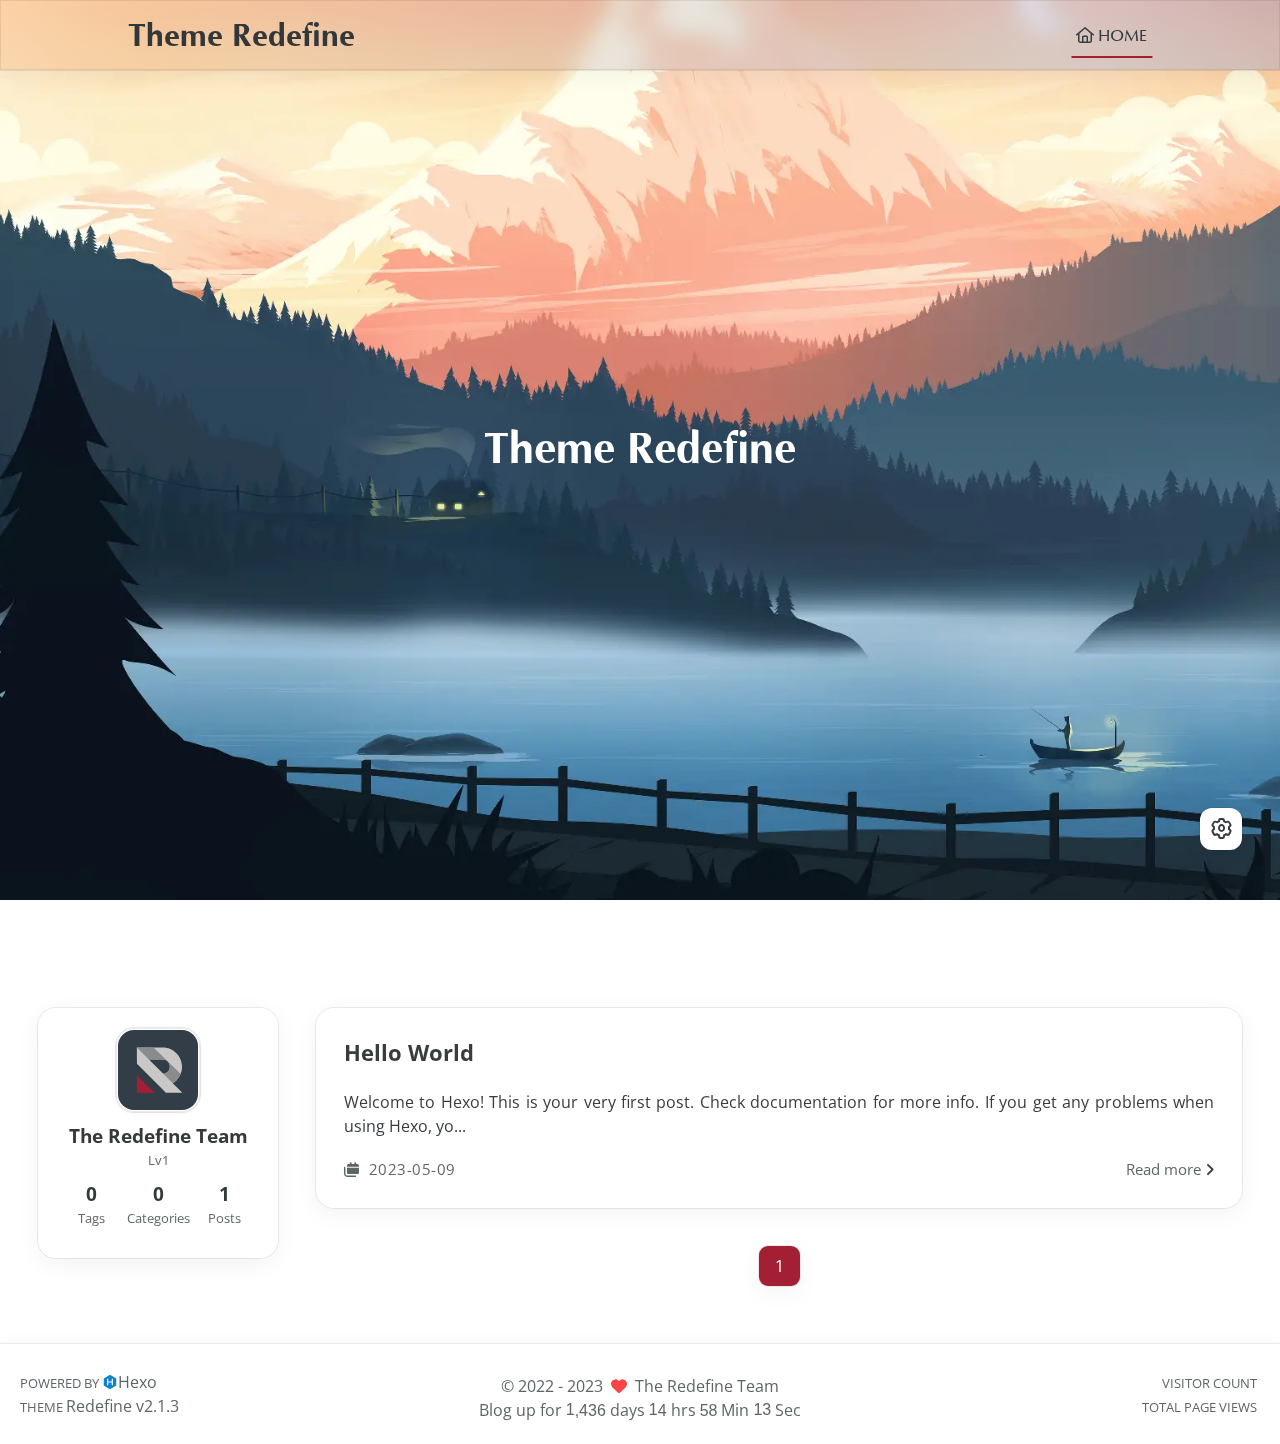
==== index.html @ c5a82879 "Site updated: 2023-05-09 18:34:31" ====
<!DOCTYPE html>
<html lang="en">
<head>
    <meta charset="utf-8">
    <meta name="viewport" content="width=device-width, initial-scale=1">
    <meta name="keywords" content="Hexo Theme Redefine">
    
    <meta name="author" content="The Redefine Team">
    <!-- preconnect -->
    <link rel="preconnect" href="https://fonts.googleapis.com">
    <link rel="preconnect" href="https://fonts.gstatic.com" crossorigin>
    
    
    <!--- Seo Part-->
    
    <link rel="canonical" href="http://example.com/"/>
    <meta name="robots" content="index,follow">
    <meta name="googlebot" content="index,follow">
    <meta name="revisit-after" content="1 days">
    
        <meta property="og:type" content="website">
<meta property="og:title" content="Hexo">
<meta property="og:url" content="http://example.com/index.html">
<meta property="og:site_name" content="Hexo">
<meta property="og:locale" content="en_US">
<meta property="article:author" content="John Doe">
<meta name="twitter:card" content="summary">
    
    
    <!--- Icon Part-->
    <link rel="icon" type="image/png" href="/images/redefine-favicon.svg" sizes="192x192">
    <link rel="apple-touch-icon" sizes="180x180" href="/images/redefine-favicon.svg">
    <meta name="theme-color" content="#A31F34">
    <link rel="shortcut icon" href="/images/redefine-favicon.svg">
    <!--- Page Info-->
    
    <title>
        
        Theme Redefine
    </title>
    
<link rel="stylesheet" href="/css/style.css">

    
<link rel="stylesheet" href="/assets/fonts.css">

    <!--- Font Part-->
    
    
    
    

    <!--- Inject Part-->
    
    <script id="hexo-configurations">
    let Global = window.Global || {};
    Global.hexo_config = {"hostname":"example.com","root":"/","language":"en"};
    Global.theme_config = {"articles":{"style":{"font_size":"16px","line_height":1.5,"image_border_radius":"14px","image_alignment":"center","image_caption":false,"link_icon":true},"word_count":{"enable":true,"count":true,"min2read":true},"author_label":{"enable":true,"auto":false,"list":[]},"code_block":{"copy":true,"style":"mac","font":{"enable":false,"family":null,"url":null}},"toc":{"enable":true,"max_depth":3,"number":false,"expand":true,"init_open":true},"copyright":true,"lazyload":true,"recommendation":{"enable":false,"title":"推荐阅读","limit":3,"placeholder":"/images/wallhaven-wqery6-light.webp","skip_dirs":[]}},"colors":{"primary":"#A31F34","secondary":null},"global":{"fonts":{"chinese":{"enable":false,"family":null,"url":null},"english":{"enable":false,"family":null,"url":null}},"content_max_width":"1000px","sidebar_width":"210px","hover":{"shadow":true,"scale":false},"scroll_progress":{"bar":false,"percentage":true},"busuanzi_counter":{"enable":true,"site_pv":true,"site_uv":true,"post_pv":true},"pjax":true,"open_graph":true,"google_analytics":{"enable":false,"id":null}},"home_banner":{"enable":true,"style":"static","image":{"light":"/images/wallhaven-wqery6-light.webp","dark":"/images/wallhaven-wqery6-dark.webp"},"title":"Theme Redefine","subtitle":{"text":[],"hitokoto":{"enable":false,"api":"https://v1.hitokoto.cn"},"typing_speed":100,"backing_speed":80,"starting_delay":500,"backing_delay":1500,"loop":true,"smart_backspace":true},"text_color":{"light":"#fff","dark":"#d1d1b6"},"text_style":{"title_size":"2.8rem","subtitle_size":"1.5rem","line_height":1.2},"custom_font":{"enable":false,"family":null,"url":null},"social_links":{"enable":false,"links":{"github":null,"instagram":null,"zhihu":null,"twitter":null,"email":null}}},"plugins":{"feed":{"enable":false},"aplayer":{"enable":false,"type":"fixed","audios":[{"name":null,"artist":null,"url":null,"cover":null}]},"mermaid":{"enable":false,"version":"9.3.0"}},"version":"2.1.3","navbar":{"auto_hide":false,"color":{"left":"#f78736","right":"#367df7","transparency":35},"links":{"Home":{"path":"/","icon":"fa-regular fa-house"}},"search":{"enable":false,"preload":true}},"page_templates":{"friends_column":2,"tags_style":"blur"},"home":{"sidebar":{"enable":true,"position":"left","first_item":"menu","announcement":null,"links":null},"article_date_format":"auto","categories":{"enable":true,"limit":3},"tags":{"enable":true,"limit":3}}};
    Global.language_ago = {"second":"%s seconds ago","minute":"%s minutes ago","hour":"%s hours ago","day":"%s days ago","week":"%s weeks ago","month":"%s months ago","year":"%s years ago"};
  </script>
    
    <!--- Fontawesome Part-->
    
<link rel="stylesheet" href="/fontawesome/fontawesome.min.css">

    
<link rel="stylesheet" href="/fontawesome/brands.min.css">

    
<link rel="stylesheet" href="/fontawesome/solid.min.css">

    
<link rel="stylesheet" href="/fontawesome/regular.min.css">

    
    
    
    
<meta name="generator" content="Hexo 5.4.2"></head>


<body>
<div class="progress-bar-container">
    

    
        <span class="pjax-progress-bar"></span>
        <span class="pjax-progress-icon">
            <i class="fa-solid fa-circle-notch fa-spin"></i>
        </span>
    
</div>


<main class="page-container">

    
        

<div class="home-banner-container flex-center">
    <div class="content flex-center">
        <div class="description fade-in-down-animation" >
          Theme Redefine 
          
            <p><i id="subtitle"></i></p>
          
        </div>
        
    </div>
</div>



    

    <div class="main-content-container">

        <div class="main-content-header">
            <header class="navbar-container">
    
    <div class="navbar-content has-home-banner">
        <div class="left">
            
            <a class="logo-title" href="/">
                <h1>
                Theme Redefine
                </h1>
            </a>
        </div>

        <div class="right">
            <!-- PC -->
            <div class="desktop">
                <ul class="navbar-list">
                    
                        
                            <li class="navbar-item">
                                <!-- Menu -->
                                <a class="active" 
                                    href="/"  >
                                    
                                        
                                            <i class="fa-regular fa-house"></i>
                                        
                                        HOME
                                    
                                </a>
                                <!-- Submenu -->
                                
                            </li>
                    
                    
                </ul>
            </div>
            <!-- Mobile -->
            <div class="mobile">
                
                <div class="icon-item navbar-bar">
                    <div class="navbar-bar-middle"></div>
                </div>
            </div>
        </div>
    </div>

    <!-- Mobile drawer -->
    <div class="navbar-drawer">
        <ul class="drawer-navbar-list">
            
                
                    <li class="drawer-navbar-item flex-center">
                        <a class="active" 
                        href="/"  >
                             
                                
                                    <i class="fa-regular fa-house"></i>
                                
                                HOME
                            
                        </a>
                    </li>
                    <!-- Submenu -->
                    
            

        </ul>
    </div>

    <div class="window-mask"></div>

</header>


        </div>

        <div class="main-content-body">

            
                <div class="home-sidebar-container fade-in-down-animation">
    <div class="sticky-container">
        
            
            <div class="sidebar-content" >
                <div class="avatar">
                    <img src="/images/redefine-avatar.svg">
                </div>
                <div class="author">
                    <div class="name">The Redefine Team</div>
                    
                        <div class="label">Lv1</div>
                    
                </div>
                <div class="statistics">
                    <a class="item" href="/tags">
                        <div class="number">0</div>
                        <div class="label">Tags</div>
                    </a>
                    <a class="item" href="/categories">
                        <div class="number">0</div>
                        <div class="label">Categories</div>
                    </a>
                    <a class="item" href="/archives">
                        <div class="number">1</div>
                        <div class="label">Posts</div>
                    </a>
                </div>
            </div>
        

    </div>
</div>

            

            <div class="main-content">

                
                    <div class="home-content-container fade-in-down-animation">
    <ul class="home-article-list">
        
            <li class="home-article-item">

                

                

                <h3 class="home-article-title">
                    <a href="/2023/05/09/hello-world/">
                        Hello World
                    </a>
                </h3>

                <div class="home-article-content markdown-body">
                    
                        Welcome to Hexo! This is your very first post. Check documentation for more info. If you get any problems when using Hexo, yo...
                    
                </div>

                <div class="home-article-meta-info-container">
    <div class="home-article-meta-info">
        <span><i class="fa-solid fa-calendars"></i>&nbsp;
            <span class="home-article-date" data-date="Tue May 09 2023 17:39:23 GMT+0800">
                
                    2023-05-09
                
            </span>
        </span>
        
        
    </div>

    <a href="/2023/05/09/hello-world/">Read more<span class="seo-reader-text">Hello World</span>&nbsp;<i class="fa-solid fa-angle-right"></i></a>
</div>

            </li>
        
    </ul>

    <div class="home-paginator">
        <div class="paginator">
    <span class="page-number current">1</span>
</div>

    </div>
</div>

                

            </div>
            
            

        </div>

        <div class="main-content-footer">
            <footer class="footer">
    <div class="info-container">
        <div class="copyright-info">
            &copy;
            
              <span>2022</span>
              -
            
            2023&nbsp;&nbsp;<i class="fa-solid fa-heart fa-beat" style="--fa-animation-duration: 0.5s; color: #f54545"></i>&nbsp;&nbsp;<a href="/">The Redefine Team</a>
        </div>
        
            <script async data-pjax src="//busuanzi.ibruce.info/busuanzi/2.3/busuanzi.pure.mini.js"></script>
            <div class="website-count info-item">
                
                    <span id="busuanzi_container_site_uv" class="busuanzi_container_site_uv">
                        VISITOR COUNT&nbsp;<span id="busuanzi_value_site_uv" class="busuanzi_value_site_uv"></span>
                    </span>
                
                
                    <span id="busuanzi_container_site_pv" class="busuanzi_container_site_pv">
                        TOTAL PAGE VIEWS&nbsp;<span id="busuanzi_value_site_pv" class="busuanzi_value_site_pv"></span>
                    </span>
                
            </div>
        
        <div class="theme-info info-item">
            <span class="powered-by-container">POWERED BY <?xml version="1.0" encoding="utf-8"?><!DOCTYPE svg PUBLIC "-//W3C//DTD SVG 1.1//EN" "http://www.w3.org/Graphics/SVG/1.1/DTD/svg11.dtd"><svg version="1.1" id="圖層_1" xmlns="http://www.w3.org/2000/svg" xmlns:xlink="http://www.w3.org/1999/xlink" x="0px" y="0px" width="1rem" height="1rem" viewBox="0 0 512 512" enable-background="new 0 0 512 512" xml:space="preserve"><path fill="#0E83CD" d="M256.4,25.8l-200,115.5L56,371.5l199.6,114.7l200-115.5l0.4-230.2L256.4,25.8z M349,354.6l-18.4,10.7l-18.6-11V275H200v79.6l-18.4,10.7l-18.6-11v-197l18.5-10.6l18.5,10.8V237h112v-79.6l18.5-10.6l18.5,10.8V354.6z"/></svg><a target="_blank" href="https://hexo.io">Hexo</a></span>
                <br>
            <span class="theme-version-container">THEME&nbsp;<a class="theme-version" target="_blank" href="https://github.com/EvanNotFound/hexo-theme-redefine">Redefine v2.1.3</a>
        </div>
        
        
        
            <div id="start_div" style="display:none">
                2022/8/17 11:45:14
            </div>
            <div>
                Blog up for <span class="odometer" id="runtime_days" ></span> days <span class="odometer" id="runtime_hours"></span> hrs <span class="odometer" id="runtime_minutes"></span> Min <span class="odometer" id="runtime_seconds"></span> Sec
            </div>
        
        
        
            <script async data-pjax>
                try {
                    function odometer_init() {
                    const elements = document.querySelectorAll('.odometer');
                    elements.forEach(el => {
                        new Odometer({
                            el,
                            format: '( ddd).dd',
                            duration: 200
                        });
                    });
                    }
                    odometer_init();
                } catch (error) {}
            </script>
        
        
        
    </div>  
</footer>
        </div>
    </div>

    

    <div class="right-side-tools-container">
        <div class="side-tools-container">
    <ul class="hidden-tools-list">
        <li class="right-bottom-tools tool-font-adjust-plus flex-center">
            <i class="fa-regular fa-magnifying-glass-plus"></i>
        </li>

        <li class="right-bottom-tools tool-font-adjust-minus flex-center">
            <i class="fa-regular fa-magnifying-glass-minus"></i>
        </li>

        <li class="right-bottom-tools tool-expand-width flex-center">
            <i class="fa-regular fa-expand"></i>
        </li>

        <li class="right-bottom-tools tool-dark-light-toggle flex-center">
            <i class="fa-regular fa-moon"></i>
        </li>

        <!-- rss -->
        

        

        <li class="right-bottom-tools tool-scroll-to-bottom flex-center">
            <i class="fa-regular fa-arrow-down"></i>
        </li>
    </ul>

    <ul class="visible-tools-list">
        <li class="right-bottom-tools toggle-tools-list flex-center">
            <i class="fa-regular fa-cog fa-spin"></i>
        </li>
        
            <li class="right-bottom-tools tool-scroll-to-top flex-center">
                <i class="arrow-up fas fa-arrow-up"></i>
                <span class="percent"></span>
            </li>
        
        
    </ul>
</div>

    </div>

    <div class="image-viewer-container">
    <img src="">
</div>


    


</main>





<script src="/js/utils.js"></script>

<script src="/js/main.js"></script>

<script src="/js/layouts/navbarShrink.js"></script>

<script src="/js/tools/scrollTopBottom.js"></script>

<script src="/js/tools/lightDarkSwitch.js"></script>





    
<script src="/js/tools/codeBlock.js"></script>




    
<script src="/js/layouts/lazyload.js"></script>




    
<script src="/js/tools/runtime.js"></script>

    
<script src="/js/layouts/odometer.min.js"></script>

    
<link rel="stylesheet" href="/assets/odometer-theme-minimal.css">




  
<script src="/js/libs/Typed.min.js"></script>

  
<script src="/js/plugins/typed.js"></script>








<div class="post-scripts pjax">
    
</div>


    
<script src="/js/libs/pjax.min.js"></script>

<script>
    window.addEventListener('DOMContentLoaded', () => {
        window.pjax = new Pjax({
            selectors: [
                'head title',
                '.page-container',
                '.pjax',
            ],
            history: true,
            debug: false,
            cacheBust: false,
            timeout: 0,
            analytics: false,
            currentUrlFullReload: false,
            scrollRestoration: false,
            // scrollTo: true,
        });

        document.addEventListener('pjax:send', () => {
            Global.utils.pjaxProgressBarStart();
        });

        document.addEventListener('pjax:complete', () => {
            Global.utils.pjaxProgressBarEnd();
            window.pjax.executeScripts(document.querySelectorAll('script[data-pjax], .pjax script'));
            Global.refresh();
        });
    });
</script>




</body>
</html>
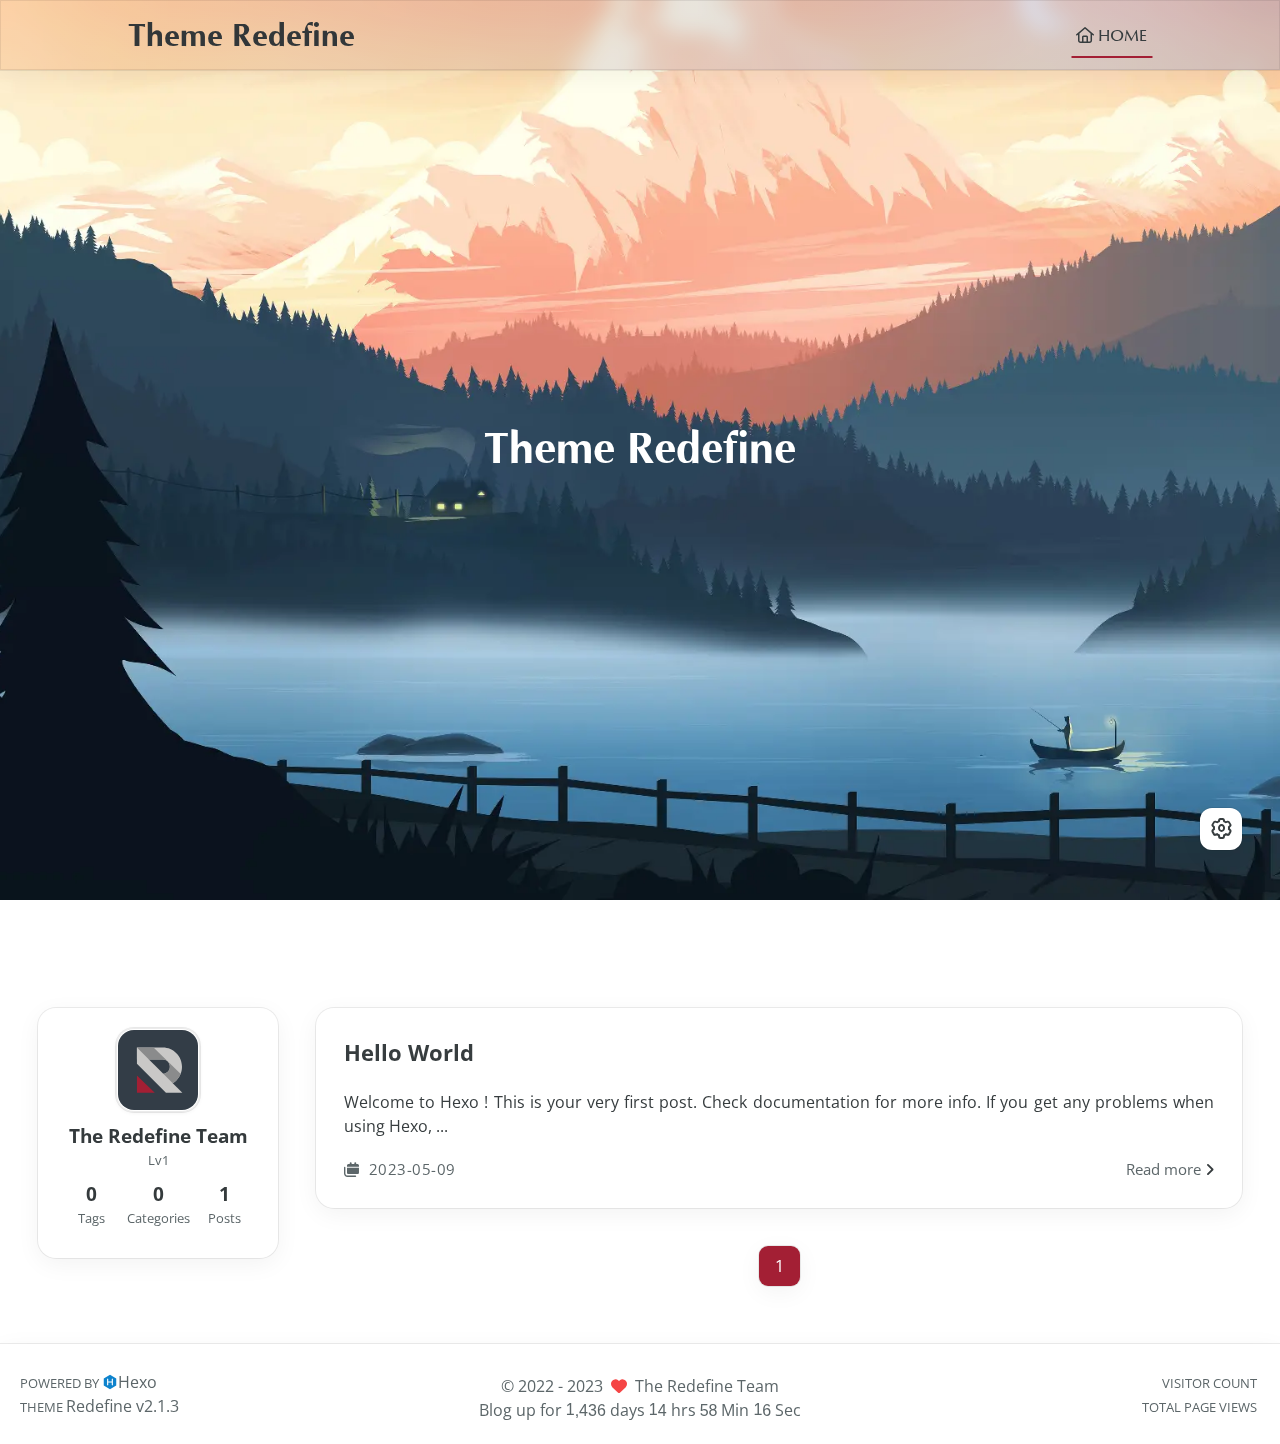
==== commit 938bb54a: "Site updated: 2023-05-09 18:52:30" ====
--- a/index.html
+++ b/index.html
@@ -251,7 +251,7 @@
 
                 <div class="home-article-content markdown-body">
                     
-                        Welcome to Hexo! This is your very first post. Check documentation for more info. If you get any problems when using Hexo, yo...
+                        Welcome to Hexo ! This is your very first post. Check documentation  for more info. If you get any problems when using Hexo, ...
                     
                 </div>
 
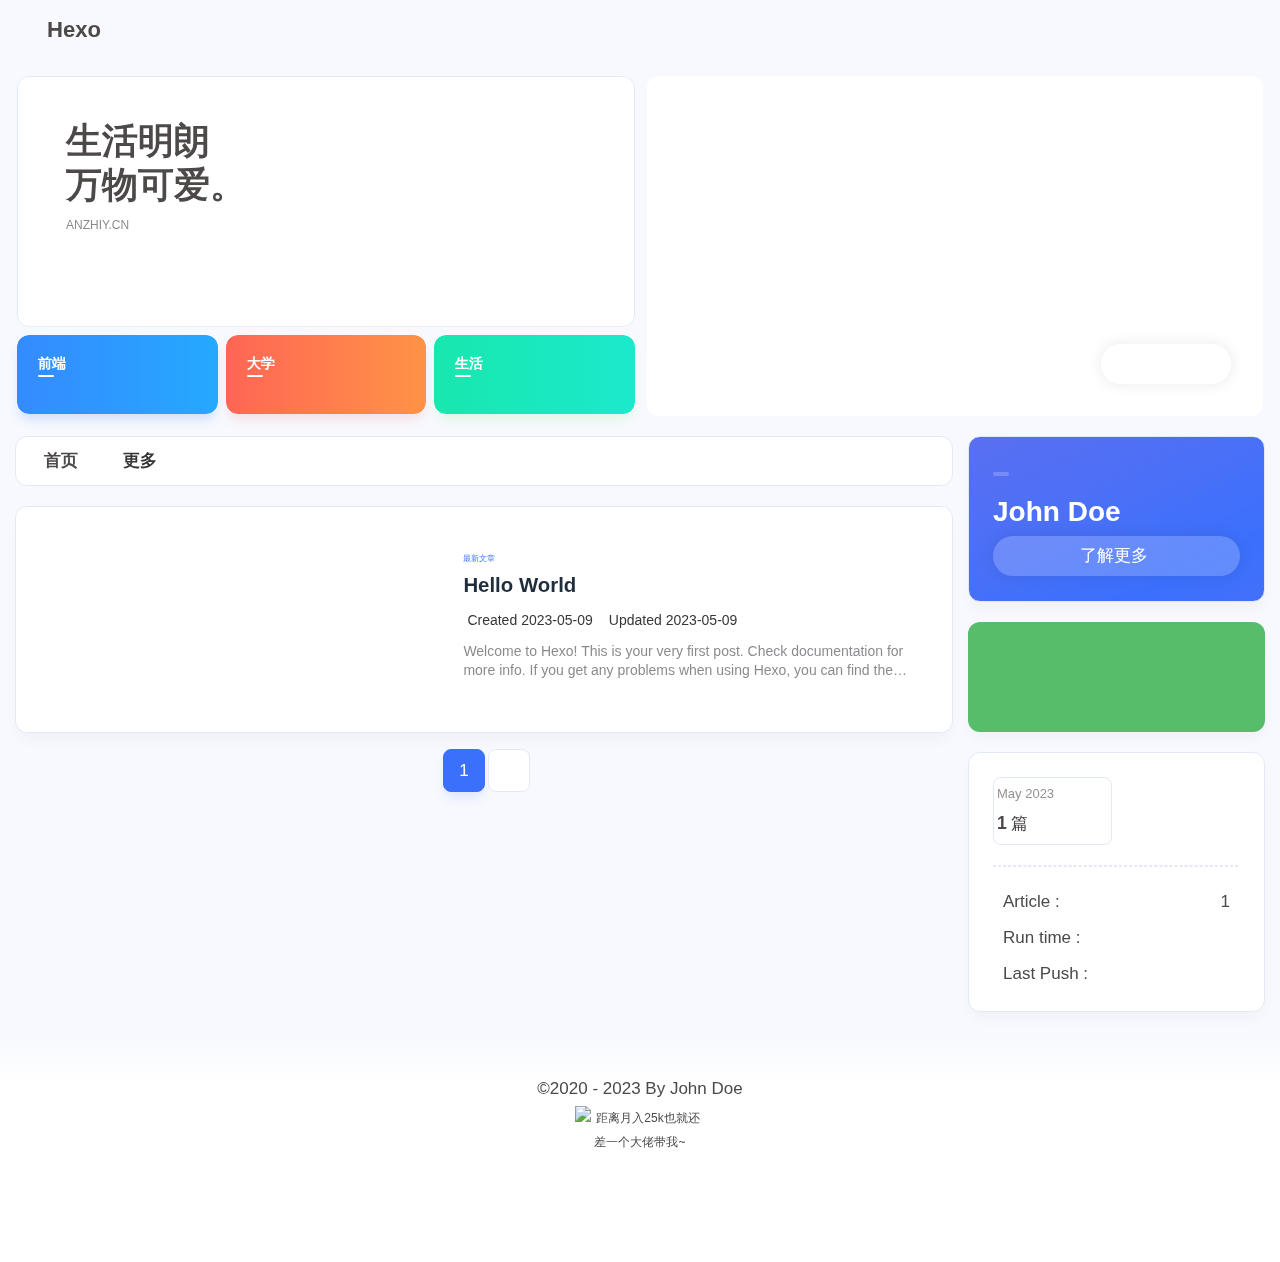
==== commit e29a3394: "Site updated: 2023-05-12 10:05:40" ====
--- a/index.html
+++ b/index.html
@@ -1,514 +1,957 @@
-<!DOCTYPE html>
-<html lang="en">
-<head>
-    <meta charset="utf-8">
-    <meta name="viewport" content="width=device-width, initial-scale=1">
-    <meta name="keywords" content="Hexo Theme Redefine">
-    
-    <meta name="author" content="The Redefine Team">
-    <!-- preconnect -->
-    <link rel="preconnect" href="https://fonts.googleapis.com">
-    <link rel="preconnect" href="https://fonts.gstatic.com" crossorigin>
-    
-    
-    <!--- Seo Part-->
-    
-    <link rel="canonical" href="http://example.com/"/>
-    <meta name="robots" content="index,follow">
-    <meta name="googlebot" content="index,follow">
-    <meta name="revisit-after" content="1 days">
-    
-        <meta property="og:type" content="website">
+<!DOCTYPE html><html lang="en" data-theme="light"><head><meta charset="UTF-8"><meta http-equiv="X-UA-Compatible" content="IE=edge"><meta name="viewport" content="width=device-width, initial-scale=1.0, maximum-scale=1.0, user-scalable=no"><title>Hexo</title><meta name="author" content="John Doe"><meta name="copyright" content="John Doe"><meta name="format-detection" content="telephone=no"><meta name="theme-color" content="#f7f9fe"><meta name="mobile-web-app-capable" content="yes"><meta name="apple-touch-fullscreen" content="yes"><meta name="apple-mobile-web-app-title" content="Hexo"><meta name="application-name" content="Hexo"><meta name="apple-mobile-web-app-capable" content="yes"><meta name="apple-mobile-web-app-status-bar-style" content="#f7f9fe"><meta property="og:type" content="website">
 <meta property="og:title" content="Hexo">
 <meta property="og:url" content="http://example.com/index.html">
 <meta property="og:site_name" content="Hexo">
 <meta property="og:locale" content="en_US">
+<meta property="og:image" content="https://img02.anzhiy.cn/adminuploads/1/2022/09/15/63232b7d91d22.jpg">
 <meta property="article:author" content="John Doe">
 <meta name="twitter:card" content="summary">
+<meta name="twitter:image" content="https://img02.anzhiy.cn/adminuploads/1/2022/09/15/63232b7d91d22.jpg"><link rel="shortcut icon" href="/img/favicon.ico"><link rel="canonical" href="http://example.com/"><link rel="preconnect" href="//npm.elemecdn.com"/><meta name="google-site-verification" content="xxx"/><meta name="baidu-site-verification" content="code-xxx"/><meta name="msvalidate.01" content="xxx"/><link rel="stylesheet" href="/css/index.css"><link rel="stylesheet" href="https://npm.elemecdn.com/node-snackbar@0.1.16/dist/snackbar.min.css" media="print" onload="this.media='all'"><link rel="stylesheet" href="https://npm.elemecdn.com/@fancyapps/ui@4.0.31/dist/fancybox.css" media="print" onload="this.media='all'"><script>const GLOBAL_CONFIG = { 
+  root: '/',
+  friends_vue_info: undefined,
+  navMusic: true,
+  algolia: undefined,
+  localSearch: undefined,
+  translate: {"defaultEncoding":2,"translateDelay":0,"msgToTraditionalChinese":"繁","msgToSimplifiedChinese":"简","rightMenuMsgToTraditionalChinese":"转为繁体","rightMenuMsgToSimplifiedChinese":"转为简体"},
+  noticeOutdate: {"limitDay":365,"position":"top","messagePrev":"It has been","messageNext":"days since the last update, the content of the article may be outdated."},
+  highlight: {"plugin":"highlighjs","highlightCopy":true,"highlightLang":true,"highlightHeightLimit":330},
+  copy: {
+    success: 'Copy successfully',
+    error: 'Copy error',
+    noSupport: 'The browser does not support'
+  },
+  relativeDate: {
+    homepage: false,
+    post: false
+  },
+  runtime: 'days',
+  date_suffix: {
+    just: 'Just',
+    min: 'minutes ago',
+    hour: 'hours ago',
+    day: 'days ago',
+    month: 'months ago'
+  },
+  copyright: undefined,
+  lightbox: 'fancybox',
+  Snackbar: {"chs_to_cht":"Traditional Chinese Activated Manually","cht_to_chs":"Simplified Chinese Activated Manually","day_to_night":"Dark Mode Activated Manually","night_to_day":"Light Mode Activated Manually","bgLight":"#3b70fc","bgDark":"#1f1f1f","position":"top-center"},
+  source: {
+    justifiedGallery: {
+      js: 'https://npm.elemecdn.com/flickr-justified-gallery@2.1.2/dist/fjGallery.min.js',
+      css: 'https://npm.elemecdn.com/flickr-justified-gallery@2.1.2/dist/fjGallery.css'
+    }
+  },
+  isPhotoFigcaption: false,
+  islazyload: true,
+  isAnchor: false
+}</script><script id="config-diff">var GLOBAL_CONFIG_SITE = {
+  title: 'Hexo',
+  isPost: false,
+  isHome: true,
+  isHighlightShrink: false,
+  isToc: false,
+  postUpdate: '2023-05-12 10:05:27'
+}</script><noscript><style type="text/css">
+  #nav {
+    opacity: 1
+  }
+  .justified-gallery img {
+    opacity: 1
+  }
+
+  #recent-posts time,
+  #post-meta time {
+    display: inline !important
+  }
+</style></noscript><script>(win=>{
+    win.saveToLocal = {
+      set: function setWithExpiry(key, value, ttl) {
+        if (ttl === 0) return
+        const now = new Date()
+        const expiryDay = ttl * 86400000
+        const item = {
+          value: value,
+          expiry: now.getTime() + expiryDay,
+        }
+        localStorage.setItem(key, JSON.stringify(item))
+      },
+
+      get: function getWithExpiry(key) {
+        const itemStr = localStorage.getItem(key)
+
+        if (!itemStr) {
+          return undefined
+        }
+        const item = JSON.parse(itemStr)
+        const now = new Date()
+
+        if (now.getTime() > item.expiry) {
+          localStorage.removeItem(key)
+          return undefined
+        }
+        return item.value
+      }
+    }
+  
+    win.getScript = url => new Promise((resolve, reject) => {
+      const script = document.createElement('script')
+      script.src = url
+      script.async = true
+      script.onerror = reject
+      script.onload = script.onreadystatechange = function() {
+        const loadState = this.readyState
+        if (loadState && loadState !== 'loaded' && loadState !== 'complete') return
+        script.onload = script.onreadystatechange = null
+        resolve()
+      }
+      document.head.appendChild(script)
+    })
+  
+    win.getCSS = (url,id = false) => new Promise((resolve, reject) => {
+      const link = document.createElement('link')
+      link.rel = 'stylesheet'
+      link.href = url
+      if (id) link.id = id
+      link.onerror = reject
+      link.onload = link.onreadystatechange = function() {
+        const loadState = this.readyState
+        if (loadState && loadState !== 'loaded' && loadState !== 'complete') return
+        link.onload = link.onreadystatechange = null
+        resolve()
+      }
+      document.head.appendChild(link)
+    })
+  
+      win.activateDarkMode = function () {
+        document.documentElement.setAttribute('data-theme', 'dark')
+        if (document.querySelector('meta[name="theme-color"]') !== null) {
+          document.querySelector('meta[name="theme-color"]').setAttribute('content', '#18171d')
+        }
+      }
+      win.activateLightMode = function () {
+        document.documentElement.setAttribute('data-theme', 'light')
+        if (document.querySelector('meta[name="theme-color"]') !== null) {
+          document.querySelector('meta[name="theme-color"]').setAttribute('content', '#f7f9fe')
+        }
+      }
+      const t = saveToLocal.get('theme')
     
+          const isDarkMode = window.matchMedia('(prefers-color-scheme: dark)').matches
+          const isLightMode = window.matchMedia('(prefers-color-scheme: light)').matches
+          const isNotSpecified = window.matchMedia('(prefers-color-scheme: no-preference)').matches
+          const hasNoSupport = !isDarkMode && !isLightMode && !isNotSpecified
+
+          if (t === undefined) {
+            if (isLightMode) activateLightMode()
+            else if (isDarkMode) activateDarkMode()
+            else if (isNotSpecified || hasNoSupport) {
+              const now = new Date()
+              const hour = now.getHours()
+              const isNight = hour <= 6 || hour >= 18
+              isNight ? activateDarkMode() : activateLightMode()
+            }
+            window.matchMedia('(prefers-color-scheme: dark)').addListener(function (e) {
+              if (saveToLocal.get('theme') === undefined) {
+                e.matches ? activateDarkMode() : activateLightMode()
+              }
+            })
+          } else if (t === 'light') activateLightMode()
+          else activateDarkMode()
+        
+      const asideStatus = saveToLocal.get('aside-status')
+      if (asideStatus !== undefined) {
+        if (asideStatus === 'hide') {
+          document.documentElement.classList.add('hide-aside')
+        } else {
+          document.documentElement.classList.remove('hide-aside')
+        }
+      }
     
-    <!--- Icon Part-->
-    <link rel="icon" type="image/png" href="/images/redefine-favicon.svg" sizes="192x192">
-    <link rel="apple-touch-icon" sizes="180x180" href="/images/redefine-favicon.svg">
-    <meta name="theme-color" content="#A31F34">
-    <link rel="shortcut icon" href="/images/redefine-favicon.svg">
-    <!--- Page Info-->
-    
-    <title>
+    const detectApple = () => {
+      if(/iPad|iPhone|iPod|Macintosh/.test(navigator.userAgent)){
+        document.documentElement.classList.add('apple')
+      }
+    }
+    detectApple()
+    })(window)</script><meta name="generator" content="Hexo 5.4.2"></head><body data-type="anzhiyu"><div id="web_bg"></div><div id="an_music_bg"></div><div class="page" id="body-wrap"><header class="not-top-img" id="page-header"><nav id="nav"><div id="nav-group"><span id="blog_name"><a id="site-name" href="/"><div class="title">Hexo</div><i class="anzhiyufont anzhiyu-icon-house-chimney"></i></a></span><div class="mask-name-container"><div id="name-container"><a id="page-name" href="javascript:anzhiyu.scrollToDest(0, 500)">PAGE_NAME</a></div></div><div id="menus"></div><div id="nav-right"><div class="nav-button" id="randomPost_button"><a class="site-page" onclick="toRandomPost()" title="随机前往一个文章" href="javascript:void(0);"><i class="anzhiyufont anzhiyu-icon-dice"></i></a></div><div class="nav-button" id="darkmode_navswitch"><a class="darkmode_switchbutton" type="button" href="javascript:void(0);" title="Switch Between Light And Dark Mode" onclick="rm.switchDarkMode()"><i class="anzhiyufont anzhiyu-icon-circle-half-stroke" style="font-size: 1.3rem"></i></a></div><div class="nav-button" id="nav-totop"><a class="totopbtn" href="javascript:void(0);"><i class="anzhiyufont anzhiyu-icon-arrow-up"></i><span id="percent" onclick="anzhiyu.scrollToDest(0,500)">0</span></a></div><div id="toggle-menu"><a class="site-page" href="javascript:void(0);"><i class="anzhiyufont anzhiyu-icon-bars"></i></a></div></div></div></nav></header><div id="home_top"><div class="swiper_container_card" style="height: auto;width: 100%"><div id="bannerGroup"><div id="random-banner"><div class="banners-title"><div class="banners-title-big">生活明朗</div><div class="banners-title-big">万物可爱。</div><div class="banners-title-small">ANZHIY.CN</div></div><a id="random-hover" href="javascript:toRandomPost()"><i class="anzhiyufont anzhiyu-icon-paper-plane" style="margin-left:10px"></i><div style="margin-left:10px">随便逛逛<i class="anzhiyufont anzhiyu-icon-arrow-right" style="margin-left:10px"></i></div></a></div><div class="categoryGroup"><div class="categoryItem" style="box-shadow:var(--anzhiyu-shadow-blue)"><a class="categoryButton blue" onclick="pjax.loadUrl(&quot;/categories/前端开发/&quot;);" href="javascript:void(0);"><span class="categoryButtonText">前端</span><i class="anzhiyufont anzhiyu-icon-dove"></i></a></div><div class="categoryItem" style="box-shadow:var(--anzhiyu-shadow-red)"><a class="categoryButton red" onclick="pjax.loadUrl(&quot;/categories/大学生涯/&quot;);" href="javascript:void(0);"><span class="categoryButtonText">大学</span><i class="anzhiyufont anzhiyu-icon-fire"></i></a></div><div class="categoryItem" style="box-shadow:var(--anzhiyu-shadow-green)"><a class="categoryButton green" onclick="pjax.loadUrl(&quot;/categories/生活日常/&quot;);" href="javascript:void(0);"><span class="categoryButtonText">生活</span><i class="anzhiyufont anzhiyu-icon-book"></i></a></div></div></div><div class="topGroup"><div class="recent-post-item"><div class="post_cover left_radius"><a href="2023/05/09/hello-world/" title="Hello World"><span class="recent-post-top-text">荐</span><img class="post_bg" onerror="/img/default_cover.jpg" alt="" src= "[data-uri]" data-lazy-src="/img/default_cover.jpg"></a></div><div class="recent-post-info"><a class="article-title" href="2023/05/09/hello-world/" title="Hello World">Hello World</a></div></div><a class="todayCard" id="todayCard" target="_blank" rel="noopener" href="https://anzhiy.cn/docs" style="z-index: 1;"><div class="todayCard-info"><div class="todayCard-tips">新品主题</div><div class="todayCard-title">Theme-AnZhiYu</div></div><div class="todayCard-cover" style="background: url(https://img02.anzhiy.cn/adminuploads/1/2023/03/27/64215d46a1ca6.webp) no-repeat center /cover"></div><div class="banner-button-group"><div class="banner-button" onclick="event.stopPropagation();event.preventDefault();anzhiyu.hideTodayCard();"><i class="anzhiyufont anzhiyu-icon-arrow-circle-right"></i><span class="banner-button-text">更多推荐</span></div></div></a></div><link rel="stylesheet"></div></div><script src="https://npm.elemecdn.com/anzhiyu-theme-static@1.0.0/swiper/swiper.min.js"></script><script src="https://npm.elemecdn.com/anzhiyu-theme-static@1.0.0/swiper/swiper_init.js"></script><link rel="stylesheet" href="https://npm.elemecdn.com/anzhiyu-theme-static@1.0.0/swiper/swiper.min.css" onload="this.media='all'"><link rel="stylesheet" onload="this.media='all'"><main class="layout" id="content-inner"><div class="recent-posts" id="recent-posts"><div id="categoryBar"><div class="category-bar" id="category-bar"><div id="catalog-bar"><div id="catalog-list"><div class="catalog-list-item" id="首页"><a href="/">首页</a></div></div><div class="category-bar-next" id="category-bar-next" onclick="anzhiyu.scrollCategoryBarToRight()"><i class="anzhiyufont anzhiyu-icon-angle-double-right"></i></div><a class="catalog-more" href="/categories/">更多</a></div></div></div><div class="recent-post-item lastestpost-item"><div class="post_cover left"><a href="/2023/05/09/hello-world/" title="Hello World"><img class="post_bg" src= "[data-uri]" data-lazy-src="/img/default_cover.jpg" onerror="this.onerror=null;this.src='/img/404.jpg'" alt="Hello World"></a></div><div class="recent-post-info"><span class="newPost">最新文章</span><a class="article-title" href="/2023/05/09/hello-world/" title="Hello World">Hello World</a><div class="article-meta-wrap"><span class="post-meta-date"><i class="anzhiyufont anzhiyu-icon-calendar-alt"></i><span class="article-meta-label">Created</span><time class="post-meta-date-created" datetime="2023-05-09T09:39:23.303Z" title="Created 2023-05-09 17:39:23">2023-05-09</time><span class="article-meta-separator"></span><i class="anzhiyufont anzhiyu-icon-history"></i><span class="article-meta-label">Updated</span><time class="post-meta-date-updated" datetime="2023-05-09T09:37:51.216Z" title="Updated 2023-05-09 17:37:51">2023-05-09</time></span></div><div class="content">Welcome to Hexo! This is your very first post. Check documentation for more info. If you get any problems when using Hexo, you can find the answer in troubleshooting or you can ask me on GitHub.
+Quick StartCreate a new post1$ hexo new &quot;My New Post&quot;
+
+More info: Writing
+Run server1$ hexo server
+
+More info: Server
+Generate static files1$ hexo generate
+
+More info: Generating
+Deploy to remote sites1$ hexo deploy
+
+More info: Deployment
+</div></div></div><nav id="pagination"><div class="pagination"><span class="page-number current">1</span><div class="toPageGroup"><input id="toPageText" oninput="value=value.replace(/[^0-9]/g,'')" maxlength="3" onkeyup="this.value=this.value.replace(/[^u4e00-u9fa5w]/g,'')" aria-label="toPage"><a id="toPageButton" onclick="anzhiyu.toPage()"><i class="anzhiyufont anzhiyu-icon-angles-right" style="font-weight: inherit; font-size: 1rem;"></i></a></div></div></nav></div><div class="aside-content" id="aside-content"><div class="card-widget card-info"><div class="author-info-top"> <div class="card-info-avatar"></div></div><div class="author-info__sayhi" id="author-info__sayhi"></div><h1 class="author-info__name">John Doe</h1><div class="author-info__description"></div><div class="banner-button-group"><a class="banner-button" onclick="pjax.loadUrl(&quot;/about/&quot;)"><span class="banner-button-text">了解更多</span><i class="anzhiyufont anzhiyu-icon-arrow-circle-right" style="font-size: 1.5rem"></i></a></div></div><div class="card-widget anzhiyu-right-widget" id="card-wechat" onclick="null"><div id="flip-wrapper"><div id="flip-content"><div class="face" style="background: url(https://img02.anzhiy.cn/adminuploads/1/2022/09/11/631ddb7c9b250.png) center center / 100% no-repeat"></div><div class="back face" style="background: url(https://img02.anzhiy.cn/adminuploads/1/2022/09/11/631ddeb0900b7.png) center center / 100% no-repeat"></div></div></div></div><div class="sticky_layout"><div class="card-widget"><div class="card-archives"><div class="item-headline"><i class="anzhiyufont anzhiyu-icon-archive"></i><span>Archives</span></div><ul class="card-archive-list"><li class="card-archive-list-item"><a class="card-archive-list-link" href="/archives/2023/05/"><span class="card-archive-list-date">May 2023</span><div class="card-archive-list-count-group"><span class="card-archive-list-count">1</span><span>篇</span></div></a></li></ul></div><hr/><div class="card-webinfo"><div class="item-headline"><i class="anzhiyufont anzhiyu-icon-chart-line"></i><span>Info</span></div><div class="webinfo"><div class="webinfo-item"><div class="item-name">Article :</div><div class="item-count">1</div></div><div class="webinfo-item"><div class="item-name">Run time :</div><div class="item-count" id="runtimeshow" data-publishDate="2021-03-31T16:00:00.000Z"><i class="anzhiyufont anzhiyu-icon-spinner anzhiyu-spin"></i></div></div><div class="webinfo-item"><div class="item-name">Last Push :</div><div class="item-count" id="last-push-date" data-lastPushDate="2023-05-12T02:05:26.960Z"><i class="anzhiyufont anzhiyu-icon-spinner anzhiyu-spin"></i></div></div></div></div></div></div></div></main><footer id="footer"><div id="footer-wrap"><div class="copyright">&copy;2020 - 2023 By John Doe</div><div id="workboard"><img class="workSituationImg boardsign" src="https://npm.elemecdn.com/anzhiyu-blog@2.0.4/img/badge/安知鱼-上班摸鱼中.svg" alt="距离月入25k也就还差一个大佬带我~" title="距离月入25k也就还差一个大佬带我~"/><div id="runtimeTextTip"></div></div><p id="ghbdages"><a class="github-badge" target="_blank" href="https://hexo.io/" style="margin-inline:5px" data-title="博客框架为Hexo_v5.4.0" title="博客框架为Hexo_v5.4.0"><img src= "[data-uri]" data-lazy-src="https://npm.elemecdn.com/anzhiyu-blog@2.1.5/img/badge/Frame-Hexo.svg" alt="博客框架为Hexo_v5.4.0"/></a><a class="github-badge" target="_blank" href="https://anzhiy.cn/" style="margin-inline:5px" data-title="本站使用AnZhiYu主题" title="本站使用AnZhiYu主题"><img src= "[data-uri]" data-lazy-src="https://npm.elemecdn.com/anzhiyu-theme-static@1.0.9/img/Theme-AnZhiYu-2E67D3.svg" alt="本站使用AnZhiYu主题"/></a><a class="github-badge" target="_blank" href="https://www.dogecloud.com/" style="margin-inline:5px" data-title="本站使用多吉云为静态资源提供CDN加速" title="本站使用多吉云为静态资源提供CDN加速"><img src= "[data-uri]" data-lazy-src="https://npm.elemecdn.com/anzhiyu-blog@2.2.0/img/badge/CDN-多吉云-3693F3.svg" alt="本站使用多吉云为静态资源提供CDN加速"/></a><a class="github-badge" target="_blank" href="https://github.com/" style="margin-inline:5px" data-title="本站项目由Github托管" title="本站项目由Github托管"><img src= "[data-uri]" data-lazy-src="https://npm.elemecdn.com/anzhiyu-blog@2.1.5/img/badge/Source-Github.svg" alt="本站项目由Github托管"/></a><a class="github-badge" target="_blank" href="http://creativecommons.org/licenses/by-nc-sa/4.0/" style="margin-inline:5px" data-title="本站采用知识共享署名-非商业性使用-相同方式共享4.0国际许可协议进行许可" title="本站采用知识共享署名-非商业性使用-相同方式共享4.0国际许可协议进行许可"><img src= "[data-uri]" data-lazy-src="https://npm.elemecdn.com/anzhiyu-blog@2.2.0/img/badge/Copyright-BY-NC-SA.svg" alt="本站采用知识共享署名-非商业性使用-相同方式共享4.0国际许可协议进行许可"/></a></p></div></footer></div><div id="loading-box" onclick="document.getElementById(&quot;loading-box&quot;).classList.add(&quot;loaded&quot;)"><div class="loading-bg"><img class="loading-img nolazyload" alt="加载头像" src="[data-uri]"/><div class="loading-image-dot"></div><div id="loading-percentage">0%</div></div></div><script>const loadingPercentage = document.getElementById("loading-percentage");
+let loadingPercentageTimer = setInterval(function() {
+  var progressBar = document.querySelector(".pace-progress");
+  if (!progressBar) return
+  var currentValue = progressBar.getAttribute("data-progress-text");
+  if (currentValue !== loadingPercentage.textContent) {
+    loadingPercentage.textContent = currentValue;
+    if (currentValue === "100%") {
+      clearInterval(loadingPercentageTimer);
+    }
+  }
+}, 100);
+const preloader = {
+  endLoading: () => {
+    document.body.style.overflow = 'auto';
+    document.getElementById('loading-box').classList.add("loaded")
+    Pace.restart()
+  },
+  initLoading: () => {
+    document.body.style.overflow = '';
+    document.getElementById('loading-box').classList.remove("loaded")
+  }
+}
+window.addEventListener('load',()=> { preloader.endLoading() })
+
+if (true) {
+  document.addEventListener('pjax:send', () => { preloader.initLoading() })
+  document.addEventListener('pjax:complete', () => { preloader.endLoading() })
+}</script><link rel="stylesheet" href="https://npm.elemecdn.com/anzhiyu-theme-static@1.0.0/progress_bar/progress_bar.css"/><script async="async" src="https://npm.elemecdn.com/pace-js@1.2.4/pace.min.js" data-pace-options="{ &quot;restartOnRequestAfter&quot;:false,&quot;eventLag&quot;:false}"></script><div id="sidebar"><div id="menu-mask"></div><div id="sidebar-menus"><div class="avatar-img is-center"><img src= "[data-uri]" data-lazy-src="https://img02.anzhiy.cn/adminuploads/1/2022/09/15/63232b7d91d22.jpg" onerror="onerror=null;src='/img/friend_404.gif'" alt="avatar"/></div><div class="sidebar-site-data site-data is-center"><a href="/archives/" title="archive"><div class="headline">Articles</div><div class="length-num">1</div></a><a href="/tags/" title="tag"><div class="headline">Tags</div><div class="length-num">0</div></a><a href="/categories/" title="category"><div class="headline">Categories</div><div class="length-num">0</div></a></div><hr/></div></div><div id="rightside"><div id="rightside-config-hide"><button id="translateLink" type="button" title="Switch Between Traditional Chinese And Simplified Chinese">繁</button><button id="darkmode" type="button" title="Switch Between Light And Dark Mode"><i class="anzhiyufont anzhiyu-icon-circle-half-stroke"></i></button><button id="hide-aside-btn" type="button" title="Toggle between single-column and double-column"><i class="anzhiyufont anzhiyu-icon-arrows-left-right"></i></button></div><div id="rightside-config-show"><button id="rightside_config" type="button" title="Setting"><i class="anzhiyufont anzhiyu-icon-gear"></i></button><button id="center-console" type="button" title="中控台"><i class="anzhiyufont anzhiyu-icon-fish"></i></button><button id="go-up" type="button" title="Back To Top"><i class="anzhiyufont anzhiyu-icon-arrow-up"></i></button></div></div><div id="nav-music"><div id="nav-music-hoverTips" onclick="anzhiyu.musicToggle()">播放音乐</div><div id="console-music-bg"></div><meting-js id="8152976493" server="netease" type="playlist" mutex="true" preload="none" theme="var(--anzhiyu-main)" data-lrctype="0" order="random"></meting-js></div><div id="console"><div class="close-btn" onclick="anzhiyu.hideConsole()" href="javascript:void(0);"><i class="anzhiyufont anzhiyu-icon-circle-xmark" style="font-size: 35px;"></i></div><div class="console-card-group-reward"><ul class="reward-all console-card"><li class="reward-item"><a href="https://npm.elemecdn.com/anzhiyu-blog@1.1.6/img/post/common/qrcode-weichat.png" target="_blank"><img class="post-qr-code-img" alt="wechat" src= "[data-uri]" data-lazy-src="https://npm.elemecdn.com/anzhiyu-blog@1.1.6/img/post/common/qrcode-weichat.png"/></a><div class="post-qr-code-desc">wechat</div></li><li class="reward-item"><a href="https://npm.elemecdn.com/anzhiyu-blog@1.1.6/img/post/common/qrcode-alipay.png" target="_blank"><img class="post-qr-code-img" alt="alipay" src= "[data-uri]" data-lazy-src="https://npm.elemecdn.com/anzhiyu-blog@1.1.6/img/post/common/qrcode-alipay.png"/></a><div class="post-qr-code-desc">alipay</div></li></ul></div><div class="console-card-group"><div class="console-card-group-left"><div class="console-card" id="card-newest-comments" onclick="anzhiyu.hideConsole()"><div class="card-content"><div class="author-content-item-tips">互动</div><span class="author-content-item-title"> <span>Newest Comments</span></span></div><div class="aside-list"><span>loading...</span></div></div></div><div class="console-card-group-right"><div class="console-card tags" onclick="anzhiyu.hideConsole()"><div class="card-content"><div class="author-content-item-tips">兴趣点</div><span class="author-content-item-title">寻找你感兴趣的领域</span></div></div><div class="console-card history" onclick="anzhiyu.hideConsole()"><div class="item-headline"><i class="anzhiyufont anzhiyu-icon-box-archiv"></i><span>文章</span></div><div class="card-archives"><div class="item-headline"><i class="anzhiyufont anzhiyu-icon-archive"></i><span>Archives</span></div><ul class="card-archive-list"><li class="card-archive-list-item"><a class="card-archive-list-link" href="/archives/2023/05/"><span class="card-archive-list-date">May 2023</span><div class="card-archive-list-count-group"><span class="card-archive-list-count">1</span><span>篇</span></div></a></li></ul></div><hr/></div></div></div><div class="button-group"><div class="console-btn-item"><a class="darkmode_switchbutton" onclick="rm.switchDarkMode()" title="显示模式切换" href="javascript:void(0);"><i class="anzhiyufont anzhiyu-icon-moon"></i></a></div><div class="console-btn-item" id="consoleHideAside" onclick="anzhiyu.hideAsideBtn()" title="边栏显示控制"><a class="asideSwitch"><i class="anzhiyufont anzhiyu-icon-arrows-left-right"></i></a></div><div class="console-btn-item on" id="consoleCommentBarrage" onclick="anzhiyu.switchCommentBarrage()" title="热评开关"><a class="commentBarrage"><i class="anzhiyufont anzhiyu-icon-message"></i></a></div><div class="console-btn-item" id="consoleMusic" onclick="anzhiyu.musicToggle()" title="音乐开关"><a class="music-switch"><i class="anzhiyufont anzhiyu-icon-music"></i></a></div><div class="console-btn-item" id="consoleKeyboard" onclick="anzhiyu.keyboardToggle()" title="快捷键开关"><a class="keyboard-switch"><i class="anzhiyufont anzhiyu-icon-keyboard"></i></a></div></div><div class="console-mask" onclick="anzhiyu.hideConsole()" href="javascript:void(0);"></div></div><div id="rightMenu"><div class="rightMenu-group rightMenu-small"><div class="rightMenu-item" id="menu-backward"><i class="anzhiyufont anzhiyu-icon-arrow-left"></i></div><div class="rightMenu-item" id="menu-forward"><i class="anzhiyufont anzhiyu-icon-arrow-right"></i></div><div class="rightMenu-item" id="menu-refresh"><i class="anzhiyufont anzhiyu-icon-arrow-rotate-right" style="font-size: 1rem;"></i></div><div class="rightMenu-item" id="menu-top"><i class="anzhiyufont anzhiyu-icon-arrow-up"></i></div></div><div class="rightMenu-group rightMenu-line rightMenuPlugin"><div class="rightMenu-item" id="menu-copytext"><i class="anzhiyufont anzhiyu-icon-copy"></i><span>复制选中文本</span></div><div class="rightMenu-item" id="menu-pastetext"><i class="anzhiyufont anzhiyu-icon-paste"></i><span>粘贴文本</span></div><a class="rightMenu-item" id="menu-commenttext"><i class="anzhiyufont anzhiyu-icon-comment-medical"></i><span>引用到评论</span></a><div class="rightMenu-item" id="menu-newwindow"><i class="anzhiyufont anzhiyu-icon-window-restore"></i><span>新窗口打开</span></div><div class="rightMenu-item" id="menu-copylink"><i class="anzhiyufont anzhiyu-icon-link"></i><span>复制链接地址</span></div><div class="rightMenu-item" id="menu-copyimg"><i class="anzhiyufont anzhiyu-icon-images"></i><span>复制此图片</span></div><div class="rightMenu-item" id="menu-downloadimg"><i class="anzhiyufont anzhiyu-icon-download"></i><span>下载此图片</span></div><div class="rightMenu-item" id="menu-newwindowimg"><i class="anzhiyufont anzhiyu-icon-window-restore"></i><span>新窗口打开图片</span></div><div class="rightMenu-item" id="menu-search"><i class="anzhiyufont anzhiyu-icon-magnifying-glass"></i><span>站内搜索</span></div><div class="rightMenu-item" id="menu-searchBaidu"><i class="anzhiyufont anzhiyu-icon-magnifying-glass"></i><span>百度搜索</span></div><div class="rightMenu-item" id="menu-music-toggle"><i class="anzhiyufont anzhiyu-icon-play"></i><span>播放音乐</span></div><div class="rightMenu-item" id="menu-music-back"><i class="anzhiyufont anzhiyu-icon-backward"></i><span>切换到上一首</span></div><div class="rightMenu-item" id="menu-music-forward"><i class="anzhiyufont anzhiyu-icon-forward"></i><span>切换到下一首</span></div><div class="rightMenu-item" id="menu-music-playlist" onclick="window.open(&quot;https://y.qq.com/n/ryqq/playlist/8802438608&quot;, &quot;_blank&quot;);" style="display: none;"><i class="anzhiyufont anzhiyu-icon-radio"></i><span>查看所有歌曲</span></div><div class="rightMenu-item" id="menu-music-copyMusicName"><i class="anzhiyufont anzhiyu-icon-copy"></i><span>复制歌名</span></div></div><div class="rightMenu-group rightMenu-line rightMenuOther"><a class="rightMenu-item menu-link" id="menu-randomPost"><i class="anzhiyufont anzhiyu-icon-shuffle"></i><span>随便逛逛</span></a><a class="rightMenu-item menu-link" href="/categories/"><i class="anzhiyufont anzhiyu-icon-cube"></i><span>博客分类</span></a><a class="rightMenu-item menu-link" href="/tags/"><i class="anzhiyufont anzhiyu-icon-tags"></i><span>文章标签</span></a></div><div class="rightMenu-group rightMenu-line rightMenuOther"><a class="rightMenu-item" id="menu-copy" href="javascript:void(0);"><i class="anzhiyufont anzhiyu-icon-copy"></i><span>复制地址</span></a><a class="rightMenu-item" id="menu-commentBarrage" href="javascript:void(0);"><i class="anzhiyufont anzhiyu-icon-message"></i><span class="menu-commentBarrage-text">关闭热评</span></a><a class="rightMenu-item" id="menu-darkmode" href="javascript:void(0);"><i class="anzhiyufont anzhiyu-icon-circle-half-stroke"></i><span class="menu-darkmode-text">深色模式</span></a><a class="rightMenu-item" id="menu-translate" href="javascript:void(0);"><i class="anzhiyufont anzhiyu-icon-language"></i><span>轉為繁體</span></a></div></div><div id="rightmenu-mask"></div><div><script src="https://npm.elemecdn.com/hexo-theme-anzhiyu@1.2.0/source/js/utils.js"></script><script src="https://npm.elemecdn.com/hexo-theme-anzhiyu@1.2.0/source/js/main.js"></script><script src="https://npm.elemecdn.com/hexo-theme-anzhiyu@1.2.0/source/js/tw_cn.js"></script><script src="https://npm.elemecdn.com/@fancyapps/ui@4.0.31/dist/fancybox.umd.js"></script><script src="https://npm.elemecdn.com/instant.page@5.1.1/instantpage.js" type="module"></script><script src="https://npm.elemecdn.com/vanilla-lazyload@17.3.1/dist/lazyload.iife.min.js"></script><script src="https://npm.elemecdn.com/node-snackbar@0.1.16/dist/snackbar.min.js"></script><canvas id="universe"></canvas><script async src="https://npm.elemecdn.com/anzhiyu-theme-static@1.0.0/dark/dark.js"></script><script>// 消除控制台打印
+var HoldLog = console.log;
+console.log = function () {};
+let now1 = new Date();
+queueMicrotask(() => {
+  const Log = function () {
+    HoldLog.apply(console, arguments);
+  }; //在恢复前输出日志
+  const grt = new Date("04/01/2021 00:00:00"); //此处修改你的建站时间或者网站上线时间
+  now1.setTime(now1.getTime() + 250);
+  const days = (now1 - grt) / 1000 / 60 / 60 / 24;
+  const dnum = Math.floor(days);
+  const ascll = [
+    `欢迎使用安知鱼!`,
+    `生活明朗, 万物可爱`,
+    `
         
-        Theme Redefine
-    </title>
-    
-<link rel="stylesheet" href="/css/style.css">
-
-    
-<link rel="stylesheet" href="/assets/fonts.css">
-
-    <!--- Font Part-->
-    
-    
-    
-    
-
-    <!--- Inject Part-->
-    
-    <script id="hexo-configurations">
-    let Global = window.Global || {};
-    Global.hexo_config = {"hostname":"example.com","root":"/","language":"en"};
-    Global.theme_config = {"articles":{"style":{"font_size":"16px","line_height":1.5,"image_border_radius":"14px","image_alignment":"center","image_caption":false,"link_icon":true},"word_count":{"enable":true,"count":true,"min2read":true},"author_label":{"enable":true,"auto":false,"list":[]},"code_block":{"copy":true,"style":"mac","font":{"enable":false,"family":null,"url":null}},"toc":{"enable":true,"max_depth":3,"number":false,"expand":true,"init_open":true},"copyright":true,"lazyload":true,"recommendation":{"enable":false,"title":"推荐阅读","limit":3,"placeholder":"/images/wallhaven-wqery6-light.webp","skip_dirs":[]}},"colors":{"primary":"#A31F34","secondary":null},"global":{"fonts":{"chinese":{"enable":false,"family":null,"url":null},"english":{"enable":false,"family":null,"url":null}},"content_max_width":"1000px","sidebar_width":"210px","hover":{"shadow":true,"scale":false},"scroll_progress":{"bar":false,"percentage":true},"busuanzi_counter":{"enable":true,"site_pv":true,"site_uv":true,"post_pv":true},"pjax":true,"open_graph":true,"google_analytics":{"enable":false,"id":null}},"home_banner":{"enable":true,"style":"static","image":{"light":"/images/wallhaven-wqery6-light.webp","dark":"/images/wallhaven-wqery6-dark.webp"},"title":"Theme Redefine","subtitle":{"text":[],"hitokoto":{"enable":false,"api":"https://v1.hitokoto.cn"},"typing_speed":100,"backing_speed":80,"starting_delay":500,"backing_delay":1500,"loop":true,"smart_backspace":true},"text_color":{"light":"#fff","dark":"#d1d1b6"},"text_style":{"title_size":"2.8rem","subtitle_size":"1.5rem","line_height":1.2},"custom_font":{"enable":false,"family":null,"url":null},"social_links":{"enable":false,"links":{"github":null,"instagram":null,"zhihu":null,"twitter":null,"email":null}}},"plugins":{"feed":{"enable":false},"aplayer":{"enable":false,"type":"fixed","audios":[{"name":null,"artist":null,"url":null,"cover":null}]},"mermaid":{"enable":false,"version":"9.3.0"}},"version":"2.1.3","navbar":{"auto_hide":false,"color":{"left":"#f78736","right":"#367df7","transparency":35},"links":{"Home":{"path":"/","icon":"fa-regular fa-house"}},"search":{"enable":false,"preload":true}},"page_templates":{"friends_column":2,"tags_style":"blur"},"home":{"sidebar":{"enable":true,"position":"left","first_item":"menu","announcement":null,"links":null},"article_date_format":"auto","categories":{"enable":true,"limit":3},"tags":{"enable":true,"limit":3}}};
-    Global.language_ago = {"second":"%s seconds ago","minute":"%s minutes ago","hour":"%s hours ago","day":"%s days ago","week":"%s weeks ago","month":"%s months ago","year":"%s years ago"};
-  </script>
-    
-    <!--- Fontawesome Part-->
-    
-<link rel="stylesheet" href="/fontawesome/fontawesome.min.css">
-
-    
-<link rel="stylesheet" href="/fontawesome/brands.min.css">
-
-    
-<link rel="stylesheet" href="/fontawesome/solid.min.css">
-
-    
-<link rel="stylesheet" href="/fontawesome/regular.min.css">
-
-    
-    
-    
-    
-<meta name="generator" content="Hexo 5.4.2"></head>
-
-
-<body>
-<div class="progress-bar-container">
-    
-
-    
-        <span class="pjax-progress-bar"></span>
-        <span class="pjax-progress-icon">
-            <i class="fa-solid fa-circle-notch fa-spin"></i>
-        </span>
-    
-</div>
-
-
-<main class="page-container">
-
-    
+       █████╗ ███╗   ██╗███████╗██╗  ██╗██╗██╗   ██╗██╗   ██╗
+      ██╔══██╗████╗  ██║╚══███╔╝██║  ██║██║╚██╗ ██╔╝██║   ██║
+      ███████║██╔██╗ ██║  ███╔╝ ███████║██║ ╚████╔╝ ██║   ██║
+      ██╔══██║██║╚██╗██║ ███╔╝  ██╔══██║██║  ╚██╔╝  ██║   ██║
+      ██║  ██║██║ ╚████║███████╗██║  ██║██║   ██║   ╚██████╔╝
+      ╚═╝  ╚═╝╚═╝  ╚═══╝╚══════╝╚═╝  ╚═╝╚═╝   ╚═╝    ╚═════╝
         
-
-<div class="home-banner-container flex-center">
-    <div class="content flex-center">
-        <div class="description fade-in-down-animation" >
-          Theme Redefine 
-          
-            <p><i id="subtitle"></i></p>
-          
-        </div>
-        
-    </div>
-</div>
-
-
-
-    
-
-    <div class="main-content-container">
-
-        <div class="main-content-header">
-            <header class="navbar-container">
-    
-    <div class="navbar-content has-home-banner">
-        <div class="left">
-            
-            <a class="logo-title" href="/">
-                <h1>
-                Theme Redefine
-                </h1>
-            </a>
-        </div>
-
-        <div class="right">
-            <!-- PC -->
-            <div class="desktop">
-                <ul class="navbar-list">
-                    
-                        
-                            <li class="navbar-item">
-                                <!-- Menu -->
-                                <a class="active" 
-                                    href="/"  >
-                                    
-                                        
-                                            <i class="fa-regular fa-house"></i>
-                                        
-                                        HOME
-                                    
-                                </a>
-                                <!-- Submenu -->
-                                
-                            </li>
-                    
-                    
-                </ul>
-            </div>
-            <!-- Mobile -->
-            <div class="mobile">
-                
-                <div class="icon-item navbar-bar">
-                    <div class="navbar-bar-middle"></div>
-                </div>
-            </div>
-        </div>
-    </div>
-
-    <!-- Mobile drawer -->
-    <div class="navbar-drawer">
-        <ul class="drawer-navbar-list">
-            
-                
-                    <li class="drawer-navbar-item flex-center">
-                        <a class="active" 
-                        href="/"  >
-                             
-                                
-                                    <i class="fa-regular fa-house"></i>
-                                
-                                HOME
-                            
-                        </a>
-                    </li>
-                    <!-- Submenu -->
-                    
-            
-
-        </ul>
-    </div>
-
-    <div class="window-mask"></div>
-
-</header>
-
-
-        </div>
-
-        <div class="main-content-body">
-
-            
-                <div class="home-sidebar-container fade-in-down-animation">
-    <div class="sticky-container">
-        
-            
-            <div class="sidebar-content" >
-                <div class="avatar">
-                    <img src="/images/redefine-avatar.svg">
-                </div>
-                <div class="author">
-                    <div class="name">The Redefine Team</div>
-                    
-                        <div class="label">Lv1</div>
-                    
-                </div>
-                <div class="statistics">
-                    <a class="item" href="/tags">
-                        <div class="number">0</div>
-                        <div class="label">Tags</div>
-                    </a>
-                    <a class="item" href="/categories">
-                        <div class="number">0</div>
-                        <div class="label">Categories</div>
-                    </a>
-                    <a class="item" href="/archives">
-                        <div class="number">1</div>
-                        <div class="label">Posts</div>
-                    </a>
-                </div>
-            </div>
-        
-
-    </div>
-</div>
-
-            
-
-            <div class="main-content">
-
-                
-                    <div class="home-content-container fade-in-down-animation">
-    <ul class="home-article-list">
-        
-            <li class="home-article-item">
-
-                
-
-                
-
-                <h3 class="home-article-title">
-                    <a href="/2023/05/09/hello-world/">
-                        Hello World
-                    </a>
-                </h3>
-
-                <div class="home-article-content markdown-body">
-                    
-                        Welcome to Hexo ! This is your very first post. Check documentation  for more info. If you get any problems when using Hexo, ...
-                    
-                </div>
-
-                <div class="home-article-meta-info-container">
-    <div class="home-article-meta-info">
-        <span><i class="fa-solid fa-calendars"></i>&nbsp;
-            <span class="home-article-date" data-date="Tue May 09 2023 17:39:23 GMT+0800">
-                
-                    2023-05-09
-                
-            </span>
-        </span>
-        
-        
-    </div>
-
-    <a href="/2023/05/09/hello-world/">Read more<span class="seo-reader-text">Hello World</span>&nbsp;<i class="fa-solid fa-angle-right"></i></a>
-</div>
-
-            </li>
-        
-    </ul>
-
-    <div class="home-paginator">
-        <div class="paginator">
-    <span class="page-number current">1</span>
-</div>
-
-    </div>
-</div>
-
-                
-
-            </div>
-            
-            
-
-        </div>
-
-        <div class="main-content-footer">
-            <footer class="footer">
-    <div class="info-container">
-        <div class="copyright-info">
-            &copy;
-            
-              <span>2022</span>
-              -
-            
-            2023&nbsp;&nbsp;<i class="fa-solid fa-heart fa-beat" style="--fa-animation-duration: 0.5s; color: #f54545"></i>&nbsp;&nbsp;<a href="/">The Redefine Team</a>
-        </div>
-        
-            <script async data-pjax src="//busuanzi.ibruce.info/busuanzi/2.3/busuanzi.pure.mini.js"></script>
-            <div class="website-count info-item">
-                
-                    <span id="busuanzi_container_site_uv" class="busuanzi_container_site_uv">
-                        VISITOR COUNT&nbsp;<span id="busuanzi_value_site_uv" class="busuanzi_value_site_uv"></span>
-                    </span>
-                
-                
-                    <span id="busuanzi_container_site_pv" class="busuanzi_container_site_pv">
-                        TOTAL PAGE VIEWS&nbsp;<span id="busuanzi_value_site_pv" class="busuanzi_value_site_pv"></span>
-                    </span>
-                
-            </div>
-        
-        <div class="theme-info info-item">
-            <span class="powered-by-container">POWERED BY <?xml version="1.0" encoding="utf-8"?><!DOCTYPE svg PUBLIC "-//W3C//DTD SVG 1.1//EN" "http://www.w3.org/Graphics/SVG/1.1/DTD/svg11.dtd"><svg version="1.1" id="圖層_1" xmlns="http://www.w3.org/2000/svg" xmlns:xlink="http://www.w3.org/1999/xlink" x="0px" y="0px" width="1rem" height="1rem" viewBox="0 0 512 512" enable-background="new 0 0 512 512" xml:space="preserve"><path fill="#0E83CD" d="M256.4,25.8l-200,115.5L56,371.5l199.6,114.7l200-115.5l0.4-230.2L256.4,25.8z M349,354.6l-18.4,10.7l-18.6-11V275H200v79.6l-18.4,10.7l-18.6-11v-197l18.5-10.6l18.5,10.8V237h112v-79.6l18.5-10.6l18.5,10.8V354.6z"/></svg><a target="_blank" href="https://hexo.io">Hexo</a></span>
-                <br>
-            <span class="theme-version-container">THEME&nbsp;<a class="theme-version" target="_blank" href="https://github.com/EvanNotFound/hexo-theme-redefine">Redefine v2.1.3</a>
-        </div>
-        
-        
-        
-            <div id="start_div" style="display:none">
-                2022/8/17 11:45:14
-            </div>
-            <div>
-                Blog up for <span class="odometer" id="runtime_days" ></span> days <span class="odometer" id="runtime_hours"></span> hrs <span class="odometer" id="runtime_minutes"></span> Min <span class="odometer" id="runtime_seconds"></span> Sec
-            </div>
-        
-        
-        
-            <script async data-pjax>
-                try {
-                    function odometer_init() {
-                    const elements = document.querySelectorAll('.odometer');
-                    elements.forEach(el => {
-                        new Odometer({
-                            el,
-                            format: '( ddd).dd',
-                            duration: 200
-                        });
-                    });
-                    }
-                    odometer_init();
-                } catch (error) {}
-            </script>
-        
-        
-        
-    </div>  
-</footer>
-        </div>
-    </div>
-
-    
-
-    <div class="right-side-tools-container">
-        <div class="side-tools-container">
-    <ul class="hidden-tools-list">
-        <li class="right-bottom-tools tool-font-adjust-plus flex-center">
-            <i class="fa-regular fa-magnifying-glass-plus"></i>
-        </li>
-
-        <li class="right-bottom-tools tool-font-adjust-minus flex-center">
-            <i class="fa-regular fa-magnifying-glass-minus"></i>
-        </li>
-
-        <li class="right-bottom-tools tool-expand-width flex-center">
-            <i class="fa-regular fa-expand"></i>
-        </li>
-
-        <li class="right-bottom-tools tool-dark-light-toggle flex-center">
-            <i class="fa-regular fa-moon"></i>
-        </li>
-
-        <!-- rss -->
-        
-
-        
-
-        <li class="right-bottom-tools tool-scroll-to-bottom flex-center">
-            <i class="fa-regular fa-arrow-down"></i>
-        </li>
-    </ul>
-
-    <ul class="visible-tools-list">
-        <li class="right-bottom-tools toggle-tools-list flex-center">
-            <i class="fa-regular fa-cog fa-spin"></i>
-        </li>
-        
-            <li class="right-bottom-tools tool-scroll-to-top flex-center">
-                <i class="arrow-up fas fa-arrow-up"></i>
-                <span class="percent"></span>
-            </li>
-        
-        
-    </ul>
-</div>
-
-    </div>
-
-    <div class="image-viewer-container">
-    <img src="">
-</div>
-
-
-    
-
-
-</main>
-
-
-
-
-
-<script src="/js/utils.js"></script>
-
-<script src="/js/main.js"></script>
-
-<script src="/js/layouts/navbarShrink.js"></script>
-
-<script src="/js/tools/scrollTopBottom.js"></script>
-
-<script src="/js/tools/lightDarkSwitch.js"></script>
-
-
-
-
-
-    
-<script src="/js/tools/codeBlock.js"></script>
-
-
-
-
-    
-<script src="/js/layouts/lazyload.js"></script>
-
-
-
-
-    
-<script src="/js/tools/runtime.js"></script>
-
-    
-<script src="/js/layouts/odometer.min.js"></script>
-
-    
-<link rel="stylesheet" href="/assets/odometer-theme-minimal.css">
-
-
-
-
+        `,
+    "已上线",
+    dnum,
+    "天",
+    "©2020 By 安知鱼",
+  ];
+  const ascll2 = [`NCC2-036`, `调用前置摄像头拍照成功，识别为【小笨蛋】.`, `Photo captured: `, `🤪`];
+
+  setTimeout(
+    Log.bind(
+      console,
+      `\n%c${ascll[0]} %c ${ascll[1]} %c ${ascll[2]} %c${ascll[3]}%c ${ascll[4]}%c ${ascll[5]}\n\n%c ${ascll[6]}\n`,
+      "color:#3b70fc",
+      "",
+      "color:#3b70fc",
+      "color:#3b70fc",
+      "",
+      "color:#3b70fc",
+      ""
+    )
+  );
+  setTimeout(
+    Log.bind(
+      console,
+      `%c ${ascll2[0]} %c ${ascll2[1]} %c \n${ascll2[2]} %c\n${ascll2[3]}\n`,
+      "color:white; background-color:#4fd953",
+      "",
+      "",
+      'background:url("https://npm.elemecdn.com/anzhiyu-blog@1.1.6/img/post/common/tinggge.gif") no-repeat;font-size:450%'
+    )
+  );
+
+  setTimeout(Log.bind(console, "%c WELCOME %c 你好，小笨蛋.", "color:white; background-color:#4f90d9", ""));
+
+  setTimeout(
+    console.warn.bind(
+      console,
+      "%c ⚡ Powered by 安知鱼 %c 你正在访问 John Doe 的博客.",
+      "color:white; background-color:#f0ad4e",
+      ""
+    )
+  );
+
+  setTimeout(Log.bind(console, "%c W23-12 %c 你已打开控制台.", "color:white; background-color:#4f90d9", ""));
+
+  setTimeout(
+    console.warn.bind(console, "%c S013-782 %c 你现在正处于监控中.", "color:white; background-color:#d9534f", "")
+  );
+});</script><script async src="/anzhiyu/random.js"></script><script async="async">(function () {
+  var grt = new Date("04/01/2021 00:00:00"); //设置网站上线时间
+  var now = new Date();
+  var dnum;
+  var hnum;
+  var mnum;
+  var snum;
+  var nowHour;
+
+  // 计算并更新天数、小时数、分钟数和秒数
+  function updateTime() {
+    now = new Date(); // 更新 now 的值
+    nowHour = now.getHours(); // 更新 nowHour 的值
+    var days = (now - grt) / 1000 / 60 / 60 / 24;
+    dnum = Math.floor(days);
+    var hours = (now - grt) / 1000 / 60 / 60 - 24 * dnum;
+    hnum = Math.floor(hours);
+    if (String(hnum).length == 1) {
+      hnum = "0" + hnum;
+    }
+    var minutes = (now - grt) / 1000 / 60 - 24 * 60 * dnum - 60 * hnum;
+    mnum = Math.floor(minutes);
+    if (String(mnum).length == 1) {
+      mnum = "0" + mnum;
+    }
+    var seconds = (now - grt) / 1000 - 24 * 60 * 60 * dnum - 60 * 60 * hnum - 60 * mnum;
+    snum = Math.round(seconds);
+    if (String(snum).length == 1) {
+      snum = "0" + snum;
+    }
+  }
+
+  // 更新网页中显示的网站运行时间
+  function updateHtml() {
+    const footer = document.getElementById("footer");
+    if (!footer) return
+    let currentTimeHtml = "";
+    if (nowHour < 18 && nowHour >= 9) {
+      // 如果是上班时间，默认就是"安知鱼-上班摸鱼中.svg"图片，不需要更改
+      currentTimeHtml = `本站居然运行了 ${dnum} 天<span id='runtime'> ${hnum} 小时 ${mnum} 分 ${snum} 秒 </span><i class='anzhiyufont anzhiyu-icon-heartbeat' style='color:red'></i>`;
+    } else {
+      // 如果是下班时间，插入"安知鱼-下班啦.svg"图片
+      let img = document.querySelector("#workboard .workSituationImg");
+      img.src = "https://npm.elemecdn.com/anzhiyu-blog@2.0.4/img/badge/安知鱼-下班啦.svg";
+      img.title = "下班了就该开开心心的玩耍，嘿嘿~";
+      img.alt = "下班了就该开开心心的玩耍，嘿嘿~";
+
+      currentTimeHtml = `本站居然运行了 ${dnum} 天<span id='runtime'> ${hnum} 小时 ${mnum} 分 ${snum} 秒 </span><i class='anzhiyufont anzhiyu-icon-heartbeat' style='color:red'></i>`;
+    }
+
+    if (document.getElementById("runtimeTextTip")) {
+      document.getElementById("runtimeTextTip").innerHTML = currentTimeHtml;
+    }
+  }
+
+  setInterval(() => {
+    updateTime();
+    updateHtml();
+  }, 1000);
+})();</script><div class="js-pjax"><input type="hidden" name="page-type" id="page-type" value="anzhiyu"></div><script async data-pjax src="https://npm.elemecdn.com/anzhiyu-theme-static@1.0.1/bubble/bubble.js"></script><script>var visitorMail = "visitor@anzhiy.cn";</script><script>//动态标题
+let leaveTitle = 'w(ﾟДﾟ)w 不要走！再看看嘛！';
+let backTitle = '♪(^∇^*)欢迎肥来！';
+let OriginTitile = document.title
+let titleTime
+document.addEventListener('visibilitychange', function () {
+  if (document.hidden) {
+    //离开当前页面时标签显示内容
+    document.title = leaveTitle
+    clearTimeout(titleTime)
+  } else {
+    //返回当前页面时标签显示内容
+    document.title = backTitle + OriginTitile
+    //两秒后变回正常标题
+    titleTime = setTimeout(function () {
+      document.title = OriginTitile
+    }, 2000)
+  }
+})</script><script data-pjax src="https://npm.elemecdn.com/anzhiyu-theme-static@1.0.0/catalog-bar/catalog-bar.js"></script><script async data-pjax src="https://npm.elemecdn.com/anzhiyu-theme-static@1.0.0/categoryBar/categoryBar.js"></script><script async data-pjax src="https://npm.elemecdn.com/anzhiyu-theme-static@1.0.0/waterfall/waterfall.js"></script><script src="https://lf3-cdn-tos.bytecdntp.com/cdn/expire-1-M/qrcodejs/1.0.0/qrcode.min.js"></script><script>// 初始化函数
+let rm = {};
+
+//禁止图片与超链接拖拽
+let aElements = document.getElementsByTagName("a");
+for (let i = 0; i < aElements.length; i++) {
+  aElements[i].setAttribute("draggable", "false");
+  let imgElements = aElements[i].getElementsByTagName("img");
+  for (let j = 0; j < imgElements.length; j++) {
+    imgElements[j].setAttribute("draggable", "false");
+  }
+}
+
+// 显示菜单
+rm.showRightMenu = function (isTrue, x = 0, y = 0) {
+  console.info(x, y)
+  let rightMenu = document.getElementById("rightMenu");
+  rightMenu.style.top = x + "px";
+  rightMenu.style.left = y + "px";
+  if (isTrue) {
+    rightMenu.style.display = "block";
+    stopMaskScroll();
+  } else {
+    rightMenu.style.display = "none";
+  }
+};
+
+// 隐藏菜单
+rm.hideRightMenu = function () {
+  rm.showRightMenu(false);
+  let rightMenuMask = document.querySelector("#rightmenu-mask");
+  rightMenuMask.style.display = "none";
+};
+
+// 尺寸
+let rmWidth = document.getElementById("rightMenu").offsetWidth;
+let rmHeight = document.getElementById("rightMenu").offsetHeight;
+
+// 重新定义尺寸
+rm.reloadrmSize = function () {
+  rightMenu.style.visibility = "hidden";
+  rightMenu.style.display = "block";
+  // 获取宽度和高度
+  rmWidth = document.getElementById("rightMenu").offsetWidth;
+  rmHeight = document.getElementById("rightMenu").offsetHeight;
+  rightMenu.style.visibility = "visible";
+};
+
+// 获取点击的href
+let domhref = "";
+let domImgSrc = "";
+let globalEvent = null;
+
+var oncontextmenuFunction = function (event) {
+  if (document.body.clientWidth > 768) {
+    let pageX = event.clientX + 10; //加10是为了防止显示时鼠标遮在菜单上
+    let pageY = event.clientY;
+
+    //其他额外菜单
+    const $rightMenuOther = document.querySelector(".rightMenuOther");
+    const $rightMenuPlugin = document.querySelector(".rightMenuPlugin");
+    const $rightMenuCopyText = document.querySelector("#menu-copytext");
+    const $rightMenuPasteText = document.querySelector("#menu-pastetext");
+    const $rightMenuCommentText = document.querySelector("#menu-commenttext");
+    const $rightMenuNewWindow = document.querySelector("#menu-newwindow");
+    const $rightMenuNewWindowImg = document.querySelector("#menu-newwindowimg");
+    const $rightMenuCopyLink = document.querySelector("#menu-copylink");
+    const $rightMenuCopyImg = document.querySelector("#menu-copyimg");
+    const $rightMenuDownloadImg = document.querySelector("#menu-downloadimg");
+    const $rightMenuSearch = document.querySelector("#menu-search");
+    const $rightMenuSearchBaidu = document.querySelector("#menu-searchBaidu");
+    const $rightMenuMusicToggle = document.querySelector("#menu-music-toggle");
+    const $rightMenuMusicBack = document.querySelector("#menu-music-back");
+    const $rightMenuMusicForward = document.querySelector("#menu-music-forward");
+    const $rightMenuMusicPlaylist = document.querySelector("#menu-music-playlist");
+    const $rightMenuMusicCopyMusicName = document.querySelector("#menu-music-copyMusicName");
+
+    let href = event.target.href;
+    let imgsrc = event.target.currentSrc;
+
+    // 判断模式 扩展模式为有事件
+    let pluginMode = false;
+    $rightMenuOther.style.display = "block";
+    globalEvent = event;
+
+    // 检查是否需要复制 是否有选中文本
+    if (selectTextNow && window.getSelection()) {
+      pluginMode = true;
+      $rightMenuCopyText.style.display = "block";
+      $rightMenuCommentText.style.display = "block";
+      $rightMenuSearch.style.display = "block";
+      $rightMenuSearchBaidu.style.display = "block";
+    } else {
+      $rightMenuCopyText.style.display = "none";
+      $rightMenuCommentText.style.display = "none";
+      $rightMenuSearchBaidu.style.display = "none";
+      $rightMenuSearch.style.display = "none";
+    }
+
+    //检查是否右键点击了链接a标签
+    if (href) {
+      pluginMode = true;
+      $rightMenuNewWindow.style.display = "block";
+      $rightMenuCopyLink.style.display = "block";
+      domhref = href;
+    } else {
+      $rightMenuNewWindow.style.display = "none";
+      $rightMenuCopyLink.style.display = "none";
+    }
+
+    //检查是否需要复制图片
+    if (imgsrc) {
+      pluginMode = true;
+      $rightMenuCopyImg.style.display = "block";
+      $rightMenuDownloadImg.style.display = "block";
+      $rightMenuNewWindowImg.style.display = "block";
+      document.getElementById("rightMenu").style.width="12rem"
+      domImgSrc = imgsrc;
+    } else {
+      $rightMenuCopyImg.style.display = "none";
+      $rightMenuDownloadImg.style.display = "none";
+      $rightMenuNewWindowImg.style.display = "none";
+    }
+
+    // 判断是否为输入框
+    if (event.target.tagName.toLowerCase() === "input" || event.target.tagName.toLowerCase() === "textarea") {
+      pluginMode = true;
+      $rightMenuPasteText.style.display = "block";
+    } else {
+      $rightMenuPasteText.style.display = "none";
+    }
+    const navMusicEl = document.querySelector("#nav-music");
+    //判断是否是音乐
+    if (navMusicEl && navMusicEl.contains(event.target)) {
+      pluginMode = true;
+      $rightMenuMusicToggle.style.display = "block";
+      $rightMenuMusicBack.style.display = "block";
+      $rightMenuMusicForward.style.display = "block";
+      $rightMenuMusicPlaylist.style.display = "block";
+      $rightMenuMusicCopyMusicName.style.display = "block";
+    } else {
+      $rightMenuMusicToggle.style.display = "none";
+      $rightMenuMusicBack.style.display = "none";
+      $rightMenuMusicForward.style.display = "none";
+      $rightMenuMusicPlaylist.style.display = "none";
+      $rightMenuMusicCopyMusicName.style.display = "none";
+    }
+
+    // 如果不是扩展模式则隐藏扩展模块
+    if (pluginMode) {
+      $rightMenuOther.style.display = "none";
+      $rightMenuPlugin.style.display = "block";
+    } else {
+      $rightMenuPlugin.style.display = "none";
+    }
+
+    rm.reloadrmSize();
+
+    // 鼠标默认显示在鼠标右下方，当鼠标靠右或靠下时，将菜单显示在鼠标左方\上方
+    if (pageX + rmWidth > window.innerWidth) {
+      pageX -= rmWidth + 10;
+    }
+    if (pageY + rmHeight > window.innerHeight) {
+      pageY -= pageY + rmHeight - window.innerHeight;
+    }
+
+    rm.showRightMenu(true, pageY, pageX);
+    document.getElementById("rightmenu-mask").style.display = "flex";
+    return false;
+  }
+};
+
+// 监听右键初始化
+window.oncontextmenu = oncontextmenuFunction
+
+// 下载图片状态
+rm.downloadimging = false;
+
+// 复制图片到剪贴板
+rm.writeClipImg = function (imgsrc) {
+  console.log("按下复制");
+  rm.hideRightMenu();
+  anzhiyu.snackbarShow("正在下载中，请稍后", false, 10000);
+  if (rm.downloadimging == false) {
+    rm.downloadimging = true;
+    setTimeout(function () {
+      copyImage(imgsrc);
+      anzhiyu.snackbarShow("复制成功！图片已添加盲水印，请遵守版权协议");
+      rm.downloadimging = false;
+    }, "10000");
+  }
+};
+
+function imageToBlob(imageURL) {
+  const img = new Image();
+  const c = document.createElement("canvas");
+  const ctx = c.getContext("2d");
+  img.crossOrigin = "";
+  img.src = imageURL;
+  return new Promise(resolve => {
+    img.onload = function () {
+      c.width = this.naturalWidth;
+      c.height = this.naturalHeight;
+      ctx.drawImage(this, 0, 0);
+      c.toBlob(
+        blob => {
+          // here the image is a blob
+          resolve(blob);
+        },
+        "image/png",
+        0.75
+      );
+    };
+  });
+}
+
+async function copyImage(imageURL) {
+  const blob = await imageToBlob(imageURL);
+  const item = new ClipboardItem({ "image/png": blob });
+  navigator.clipboard.write([item]);
+}
+
+rm.switchDarkMode = function () {
+  // Switch Between Light And Dark Mode
+  const nowMode = document.documentElement.getAttribute("data-theme") === "dark" ? "dark" : "light";
+  if (nowMode === "light") {
+    activateDarkMode();
+    saveToLocal.set("theme", "dark", 2);
+    GLOBAL_CONFIG.Snackbar !== undefined && anzhiyu.snackbarShow(GLOBAL_CONFIG.Snackbar.day_to_night);
+    document.querySelector(".menu-darkmode-text").textContent = "浅色模式";
+  } else {
+    activateLightMode();
+    saveToLocal.set("theme", "light", 2);
+    GLOBAL_CONFIG.Snackbar !== undefined && anzhiyu.snackbarShow(GLOBAL_CONFIG.Snackbar.night_to_day);
+    document.querySelector(".menu-darkmode-text").textContent = "深色模式";
+  }
+  // handle some cases
+  typeof runMermaid === "function" && window.runMermaid();
+  rm.hideRightMenu();
+  anzhiyu.darkModeStatus();
+};
+
+rm.copyUrl = function (id) {
+  const input = document.createElement("input"); // Create a new <input> element
+  input.id = "copyVal"; // Set the id of the new element to "copyVal"
+  document.body.appendChild(input); // Append the new element to the end of the <body> element
   
-<script src="/js/libs/Typed.min.js"></script>
-
+  const text = id;
+  input.value = text;
+  input.select();
+  input.setSelectionRange(0, input.value.length);
+  document.execCommand("copy");
   
-<script src="/js/plugins/typed.js"></script>
-
-
-
-
-
-
-
-
-<div class="post-scripts pjax">
-    
-</div>
-
-
-    
-<script src="/js/libs/pjax.min.js"></script>
-
-<script>
-    window.addEventListener('DOMContentLoaded', () => {
-        window.pjax = new Pjax({
-            selectors: [
-                'head title',
-                '.page-container',
-                '.pjax',
-            ],
-            history: true,
-            debug: false,
-            cacheBust: false,
-            timeout: 0,
-            analytics: false,
-            currentUrlFullReload: false,
-            scrollRestoration: false,
-            // scrollTo: true,
-        });
-
-        document.addEventListener('pjax:send', () => {
-            Global.utils.pjaxProgressBarStart();
-        });
-
-        document.addEventListener('pjax:complete', () => {
-            Global.utils.pjaxProgressBarEnd();
-            window.pjax.executeScripts(document.querySelectorAll('script[data-pjax], .pjax script'));
-            Global.refresh();
-        });
-    });
-</script>
-
-
-
-
-</body>
-</html>
+  input.remove(); // Remove the <input> element from the DOM
+};
+
+function stopMaskScroll() {
+  if (document.getElementById("rightmenu-mask")) {
+    let xscroll = document.getElementById("rightmenu-mask");
+    xscroll.addEventListener(
+      "mousewheel",
+      function (e) {
+        //阻止浏览器默认方法
+        rm.hideRightMenu();
+        // e.preventDefault();
+      },
+      false
+    );
+  }
+  if (document.getElementById("rightMenu")) {
+    let xscroll = document.getElementById("rightMenu");
+    xscroll.addEventListener(
+      "mousewheel",
+      function (e) {
+        //阻止浏览器默认方法
+        rm.hideRightMenu();
+        // e.preventDefault();
+      },
+      false
+    );
+  }
+}
+
+rm.rightmenuCopyText = function (txt) {
+  if (navigator.clipboard) {
+    navigator.clipboard.writeText(txt);
+  }
+  rm.hideRightMenu();
+};
+
+rm.copyPageUrl = function () {
+  var url = window.location.href;
+  rm.copyUrl(url);
+  anzhiyu.snackbarShow("复制本页链接地址成功", false, 2000);
+  rm.hideRightMenu();
+};
+
+rm.sharePage = function () {
+  var content = window.location.href;
+  rm.copyUrl(url);
+  anzhiyu.snackbarShow("复制本页链接地址成功", false, 2000);
+  rm.hideRightMenu();
+};
+
+// 复制当前选中文本
+var selectTextNow = "";
+document.onmouseup = document.ondblclick = selceText;
+
+function selceText() {
+  var txt;
+  if (document.selection) {
+    txt = document.selection.createRange().text;
+  } else {
+    txt = window.getSelection().toString();
+  }
+  selectTextNow = txt !== "" ? txt : "";
+}
+
+// 读取剪切板
+rm.readClipboard = function () {
+  if (navigator.clipboard) {
+    navigator.clipboard.readText().then(clipText => rm.insertAtCaret(globalEvent.target, clipText));
+  }
+};
+
+// 粘贴文本到焦点
+rm.insertAtCaret = function (elemt, value) {
+  const startPos = elemt.selectionStart,
+    endPos = elemt.selectionEnd;
+  if (document.selection) {
+    elemt.focus();
+    var sel = document.selection.createRange();
+    sel.text = value;
+    elemt.focus();
+  } else {
+    if (startPos || startPos == "0") {
+      var scrollTop = elemt.scrollTop;
+      elemt.value = elemt.value.substring(0, startPos) + value + elemt.value.substring(endPos, elemt.value.length);
+      elemt.focus();
+      elemt.selectionStart = startPos + value.length;
+      elemt.selectionEnd = startPos + value.length;
+      elemt.scrollTop = scrollTop;
+    } else {
+      elemt.value += value;
+      elemt.focus();
+    }
+  }
+};
+
+//粘贴文本
+rm.pasteText = function () {
+  const result = rm.readClipboard() || "";
+  rm.hideRightMenu();
+};
+
+//引用到评论
+rm.rightMenuCommentText = function (txt) {
+  rm.hideRightMenu();
+  const postCommentDom = document.getElementById("post-comment");
+  var domTop = postCommentDom.offsetTop;
+  window.scrollTo(0, domTop - 80);
+  if (txt == "undefined" || txt == "null") txt = "好棒！";
+  function setText() {
+    setTimeout(() => {
+      var input = document.getElementsByClassName("el-textarea__inner")[0];
+      if (!input) setText();
+      let evt = document.createEvent("HTMLEvents");
+      evt.initEvent("input", true, true);
+      let inputValue = replaceAll(txt, "\n", "\n> ");
+      input.value = "> " + inputValue + "\n\n";
+      input.dispatchEvent(evt);
+      input.focus();
+      input.setSelectionRange(-1, -1);
+      if (document.getElementById("comment-tips")) {
+        document.getElementById("comment-tips").classList.add("show");
+      }
+    }, 100);
+  }
+  setText();
+};
+
+//替换所有内容
+function replaceAll(string, search, replace) {
+  return string.split(search).join(replace);
+}
+
+// 百度搜索
+rm.searchBaidu = function () {
+  anzhiyu.snackbarShow("即将跳转到百度搜索", false, 2000);
+  setTimeout(function () {
+    window.open("https://www.baidu.com/s?wd=" + selectTextNow);
+  }, "2000");
+  rm.hideRightMenu();
+};
+
+//分享链接
+rm.copyLink = function () {
+  rm.rightmenuCopyText(domhref);
+  anzhiyu.snackbarShow("已复制链接地址");
+};
+
+function addRightMenuClickEvent() {
+  // 添加点击事件
+  document.getElementById("menu-backward").addEventListener("click", function () {
+  window.history.back();
+    rm.hideRightMenu();
+  });
+
+  document.getElementById("menu-forward").addEventListener("click", function () {
+    window.history.forward();
+    rm.hideRightMenu();
+  });
+
+  document.getElementById("menu-refresh").addEventListener("click", function () {
+    window.location.reload();
+  });
+
+  document.getElementById("menu-top").addEventListener("click", function () {
+    anzhiyu.scrollToDest(0, 500);
+    rm.hideRightMenu();
+  });
+
+  const menuLinks = document.querySelectorAll(".menu-link");
+  menuLinks.forEach(function (link) {
+    link.addEventListener("click", rm.hideRightMenu);
+  });
+
+  document.getElementById("menu-darkmode").addEventListener("click", rm.switchDarkMode);
+
+  document.getElementById("menu-home") && document.getElementById("menu-home").addEventListener("click", function () {
+    window.location.href = window.location.origin;
+  });
+
+  document.getElementById("menu-randomPost").addEventListener("click", function () {
+    toRandomPost();
+  });
+
+  document.getElementById("menu-commentBarrage").addEventListener("click", anzhiyu.switchCommentBarrage);
+
+  document.getElementById("rightmenu-mask").addEventListener("click", rm.hideRightMenu);
+
+  document.getElementById("rightmenu-mask").addEventListener("contextmenu", function (event) {
+    rm.hideRightMenu();
+    event.preventDefault(); // Prevent the default context menu from appearing
+  });
+
+  document.getElementById("menu-copy").addEventListener("click", rm.copyPageUrl);
+
+  document.getElementById("menu-pastetext").addEventListener("click", rm.pasteText);
+
+  document.getElementById("menu-copytext").addEventListener("click", function () {
+    rm.rightmenuCopyText(selectTextNow);
+    anzhiyu.snackbarShow("复制成功，复制和转载请标注本文地址");
+  });
+
+  document.getElementById("menu-commenttext").addEventListener("click", function () {
+    rm.rightMenuCommentText(selectTextNow);
+  });
+
+  document.getElementById("menu-newwindow").addEventListener("click", function () {
+    window.open(domhref);
+    rm.hideRightMenu();
+  });
+
+  document.getElementById("menu-copylink").addEventListener("click", rm.copyLink);
+
+  document.getElementById("menu-downloadimg").addEventListener("click", function () {
+    anzhiyu.downloadImage(domImgSrc, "anzhiyu");
+  });
+
+  document.getElementById("menu-newwindowimg").addEventListener("click", function () {
+    window.open(domImgSrc);
+    rm.hideRightMenu();
+  });
+
+  document.getElementById("menu-copyimg").addEventListener("click", function () {
+    rm.writeClipImg(domImgSrc);
+  });
+
+  document.getElementById("menu-searchBaidu").addEventListener("click", rm.searchBaidu);
+
+  //音乐
+  document.getElementById("menu-music-toggle").addEventListener("click", anzhiyu.musicToggle);
+
+  document.getElementById("menu-music-back").addEventListener("click", anzhiyu.musicSkipBack);
+
+  document.getElementById("menu-music-forward").addEventListener("click", anzhiyu.musicSkipForward);
+
+  document.getElementById("menu-music-copyMusicName").addEventListener("click", function () {
+    rm.rightmenuCopyText(anzhiyu.musicGetName());
+    anzhiyu.snackbarShow("复制歌曲名称成功", false, 3000);
+  });
+
+}
+
+addRightMenuClickEvent();</script><script data-pjax>var themeColorMeta = document.querySelector('meta[name="theme-color"]');
+var pageHeaderEl = document.getElementById("page-header");
+var navMusicEl = document.getElementById("nav-music");
+var consoleEl = document.getElementById("console");
+// 已随机的歌曲
+var selectRandomSong = [];
+// 音乐默认声音大小
+var musicVolume = 0.8;
+// 是否切换了周杰伦音乐列表
+var changeMusicListFlag = false;
+// 当前默认播放列表
+var defaultPlayMusicList = [];
+
+document.getElementById("page-name").innerText = document.title.split(" | 安知鱼")[0];
+anzhiyu.initIndexEssay();
+anzhiyu.changeTimeInEssay();
+anzhiyu.removeBodyPaceClass();
+anzhiyu.qrcodeCreate();
+anzhiyu.changeTimeInAlbumDetail();
+anzhiyu.reflashEssayWaterFall();
+anzhiyu.sayhi();
+anzhiyu.stopImgRightDrag();
+anzhiyu.addNavBackgroundInit();
+anzhiyu.setValueToBodyType();
+
+anzhiyu.getCustomPlayList();
+anzhiyu.addEventListenerConsoleMusicList(false);
+setTimeout(() => {
+  if (typeof addFriendLinksInFooter === "function") {
+    addFriendLinksInFooter();
+  }
+}, 200)</script><link rel="stylesheet" href="https://npm.elemecdn.com/anzhiyu-theme-static@1.1.0/icon/ali_iconfont_css.css"><link rel="stylesheet" href="https://npm.elemecdn.com/anzhiyu-theme-static@1.0.0/aplayer/APlayer.min.css" media="print" onload="this.media='all'"><script src="https://npm.elemecdn.com/anzhiyu-blog-static@1.0.1/js/APlayer.min.js"></script><script src="https://npm.elemecdn.com/hexo-anzhiyu-music@1.0.1/assets/js/Meting2.min.js"></script><script src="https://npm.elemecdn.com/pjax@0.2.8/pjax.min.js"></script><script>let pjaxSelectors = ["head > title","#config-diff","#body-wrap","#rightside-config-hide","#rightside-config-show",".js-pjax"]
+
+var pjax = new Pjax({
+  elements: 'a:not([target="_blank"])',
+  selectors: pjaxSelectors,
+  cacheBust: false,
+  analytics: false,
+  scrollRestoration: false
+})
+
+document.addEventListener('pjax:send', function () {
+  // removeEventListener scroll 
+  window.tocScrollFn && window.removeEventListener('scroll', window.tocScrollFn)
+  window.scrollCollect && window.removeEventListener('scroll', scrollCollect)
+  window.anzhiyuScrollFnToDo && window.removeEventListener('scroll', anzhiyuScrollFnToDo)
+
+  document.getElementById('rightside').style.cssText = "opacity: ''; transform: ''"
+  
+  if (window.aplayers) {
+    for (let i = 0; i < window.aplayers.length; i++) {
+      if (!window.aplayers[i].options.fixed) {
+        window.aplayers[i].destroy()
+      }
+    }
+  }
+
+  typeof typed === 'object' && typed.destroy()
+
+  //reset readmode
+  const $bodyClassList = document.body.classList
+  $bodyClassList.contains('read-mode') && $bodyClassList.remove('read-mode')
+})
+
+document.addEventListener('pjax:complete', function () {
+  window.refreshFn()
+
+  document.querySelectorAll('script[data-pjax]').forEach(item => {
+    const newScript = document.createElement('script')
+    const content = item.text || item.textContent || item.innerHTML || ""
+    Array.from(item.attributes).forEach(attr => newScript.setAttribute(attr.name, attr.value))
+    newScript.appendChild(document.createTextNode(content))
+    item.parentNode.replaceChild(newScript, item)
+  })
+
+  GLOBAL_CONFIG.islazyload && window.lazyLoadInstance.update()
+
+  typeof chatBtnFn === 'function' && chatBtnFn()
+  typeof panguInit === 'function' && panguInit()
+
+  // google analytics
+  typeof gtag === 'function' && gtag('config', '', {'page_path': window.location.pathname});
+
+  // baidu analytics
+  typeof _hmt === 'object' && _hmt.push(['_trackPageview',window.location.pathname]);
+
+  typeof loadMeting === 'function' && document.getElementsByClassName('aplayer').length && loadMeting()
+
+  // prismjs
+  typeof Prism === 'object' && Prism.highlightAll()
+})
+
+document.addEventListener('pjax:error', (e) => {
+  if (e.request.status === 404) {
+    pjax.loadUrl('/404.html')
+  }
+})</script></div></body></html>